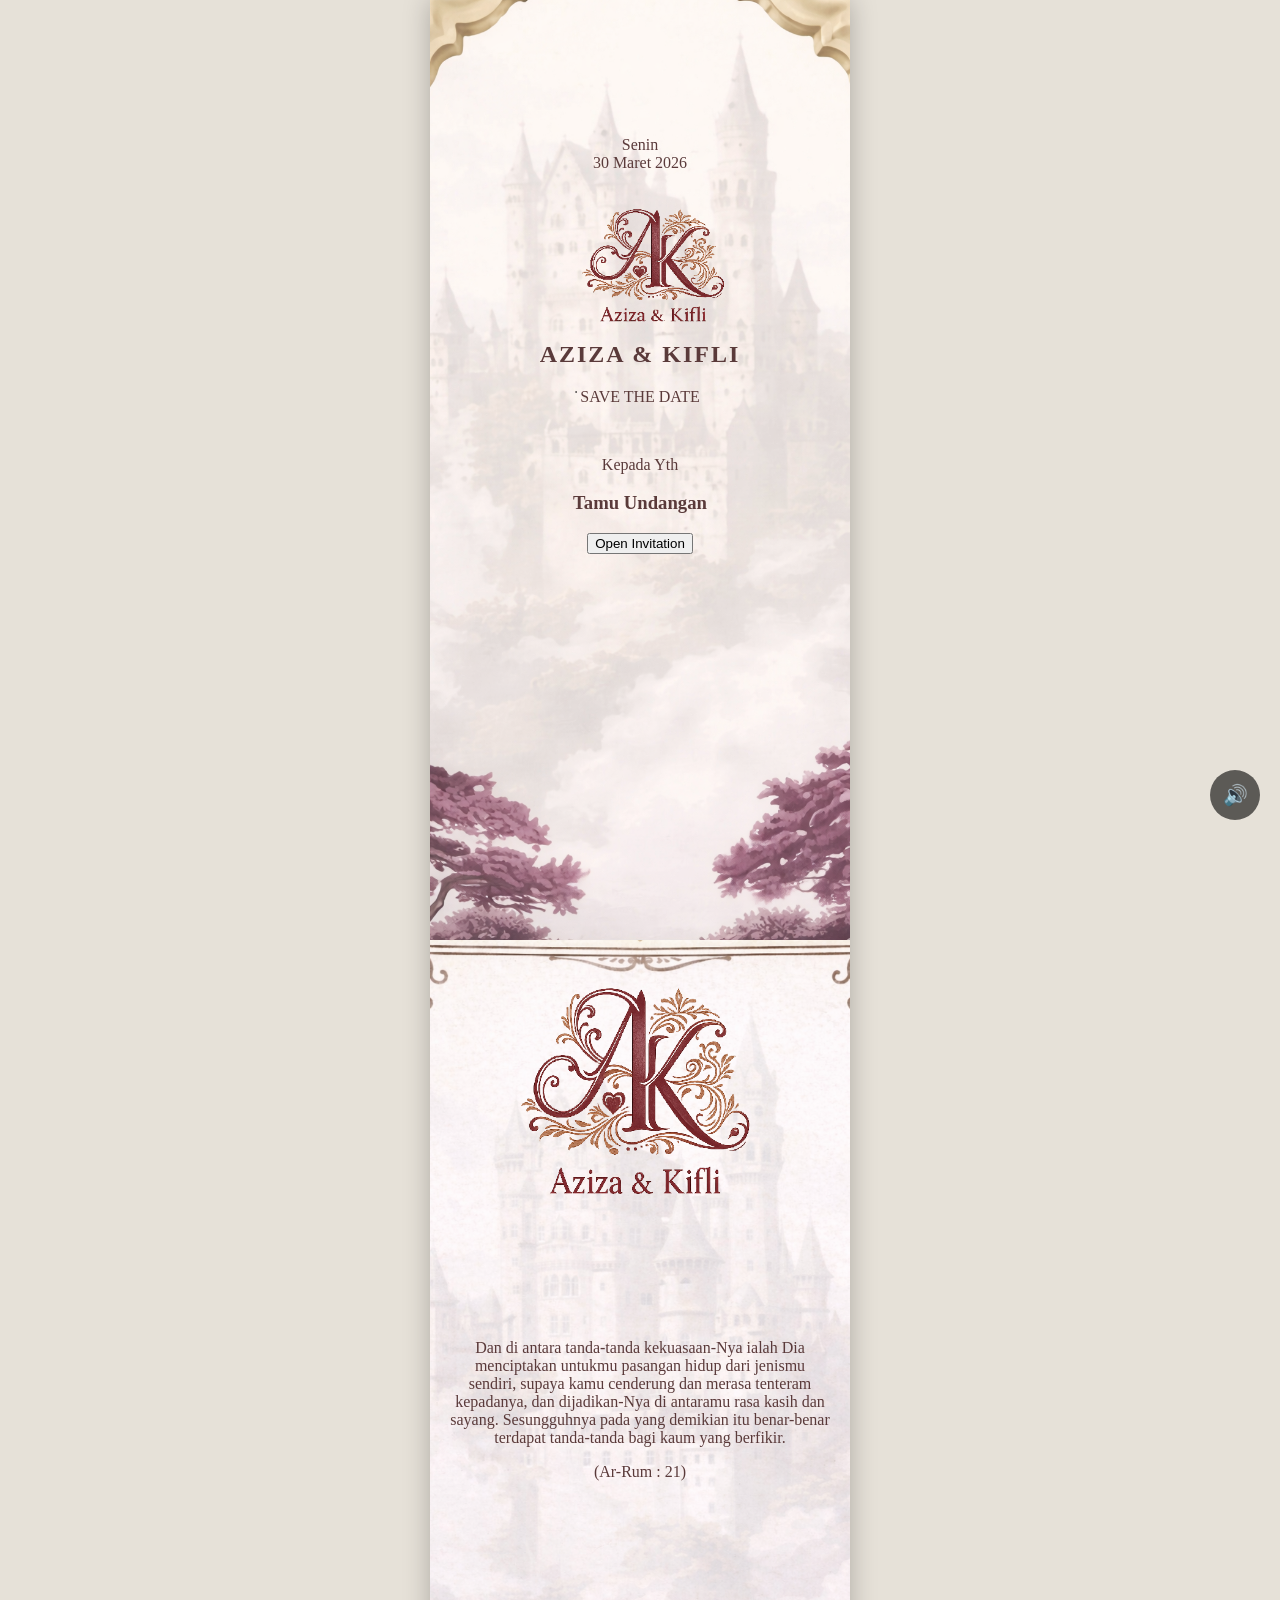
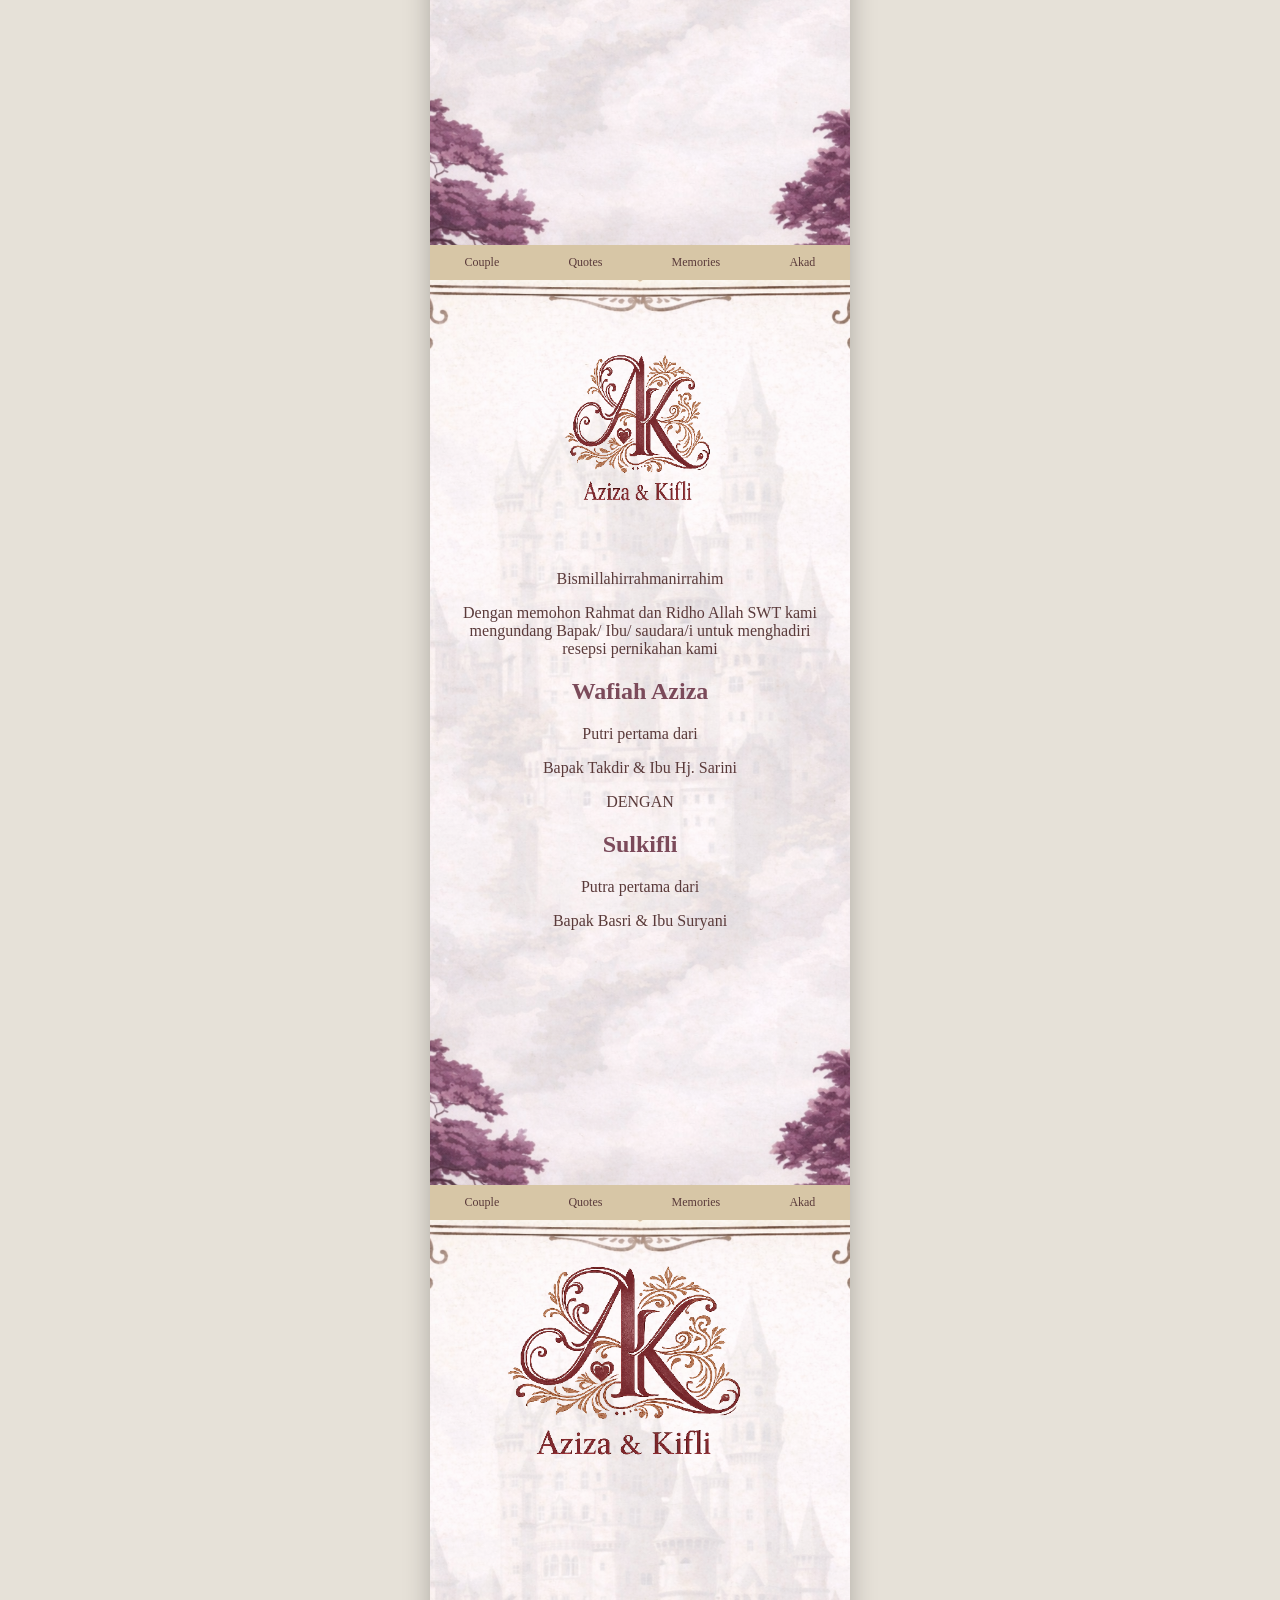
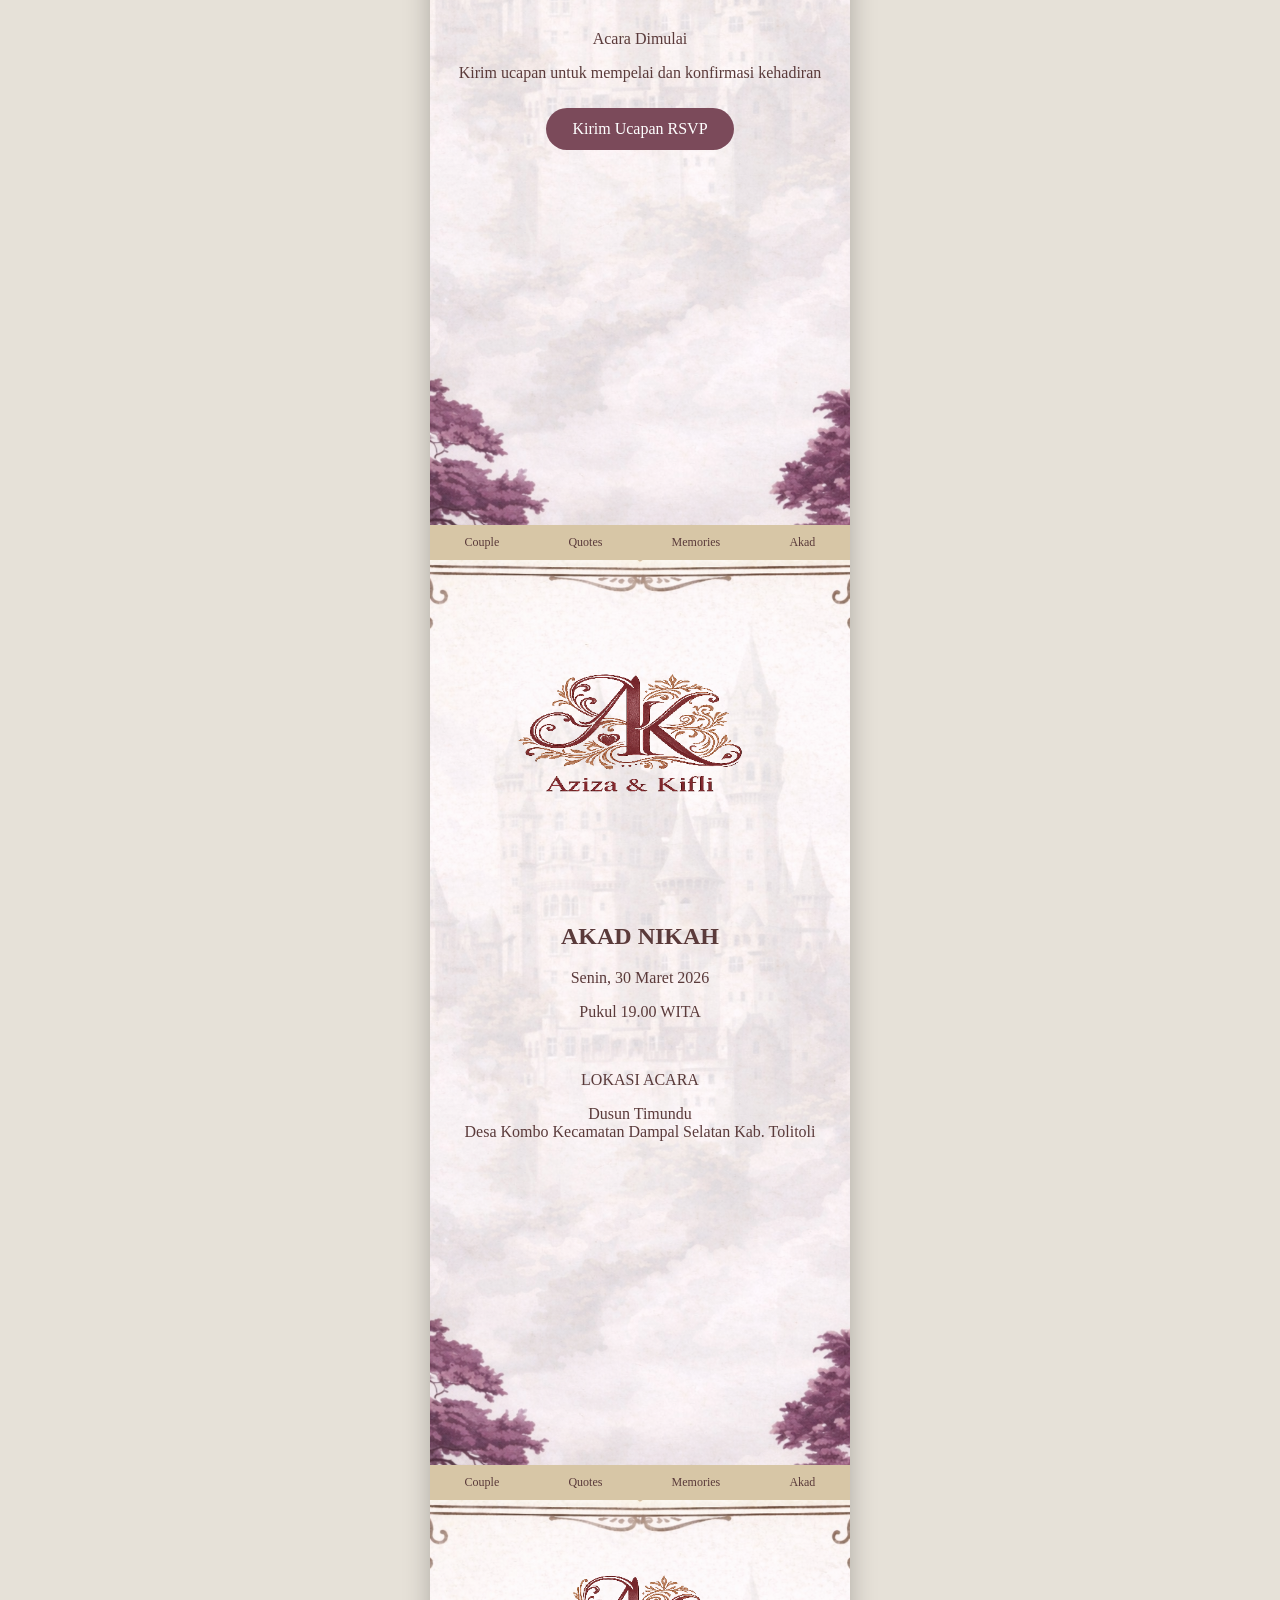
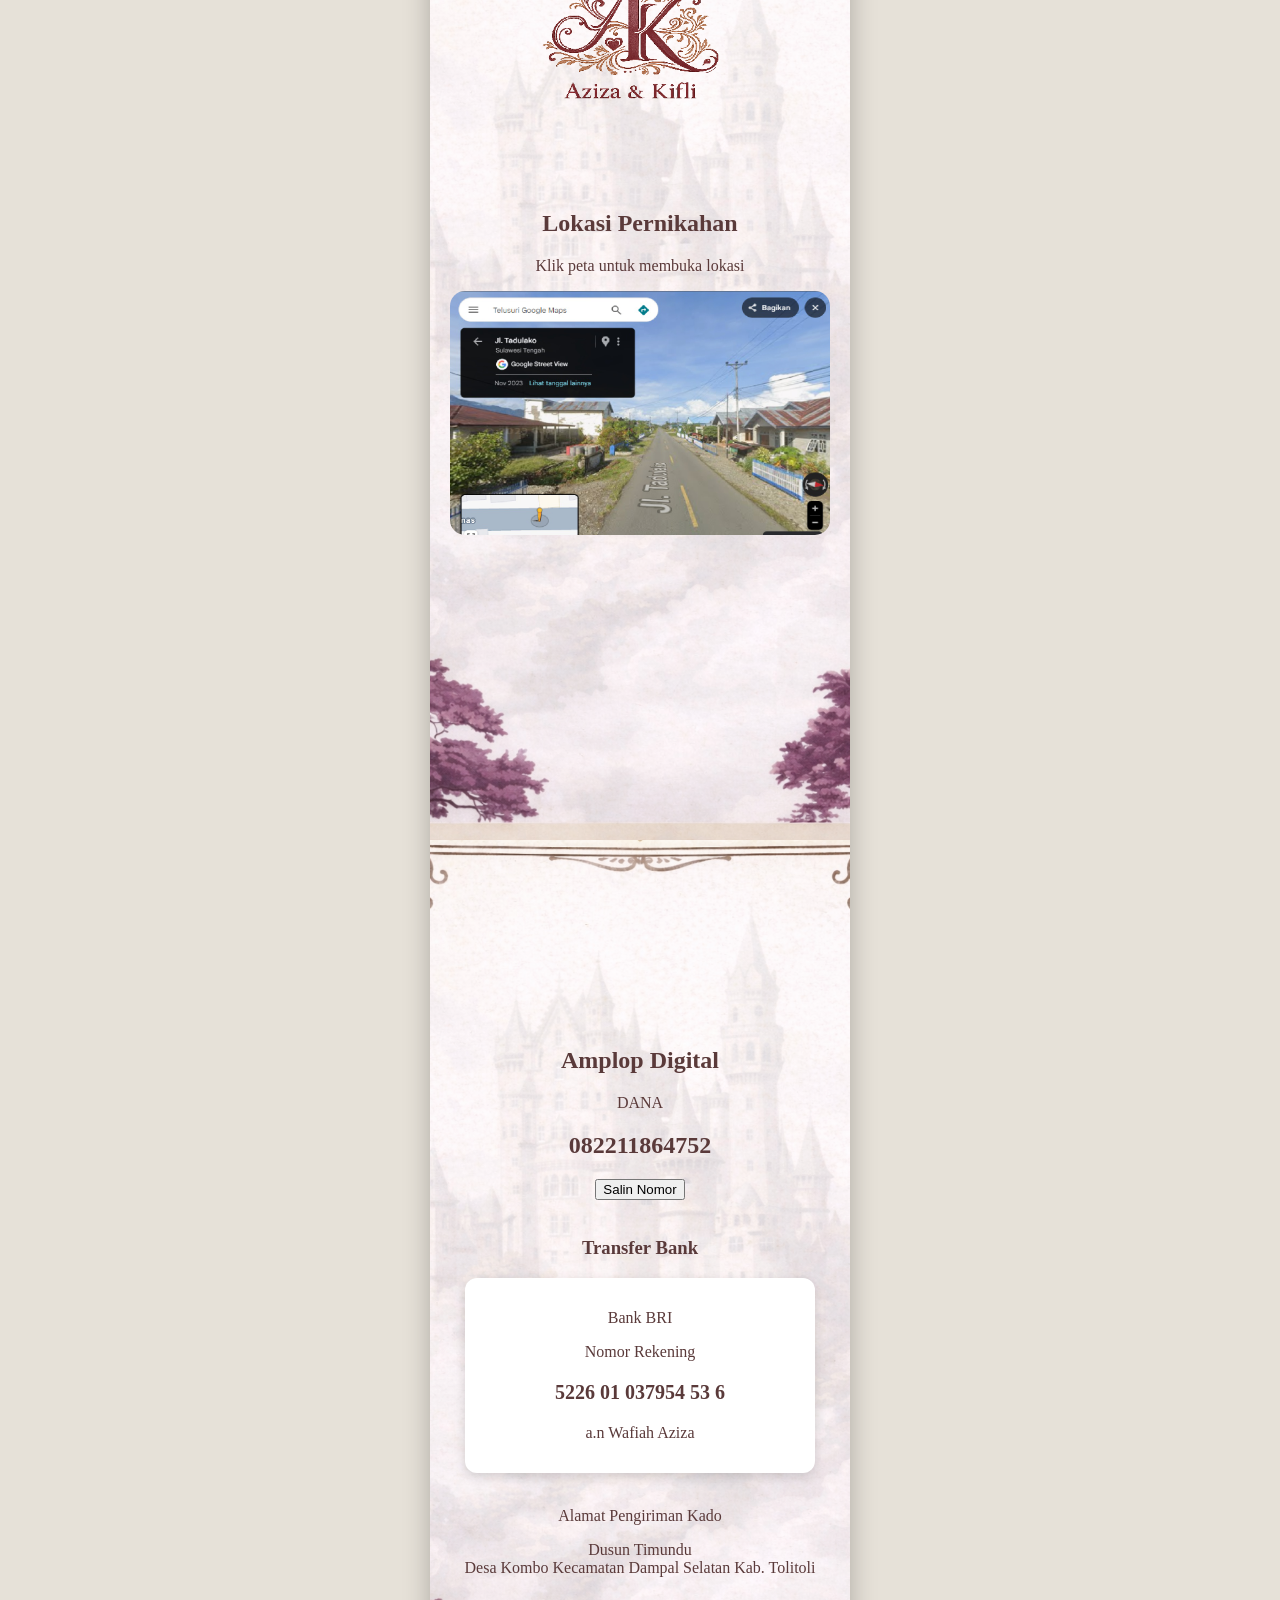
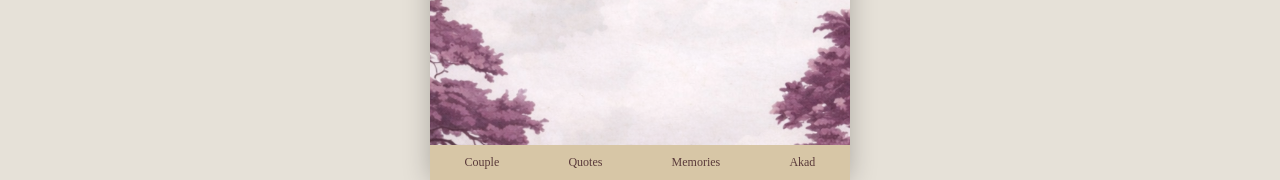
==== index.html @ 70bdefd8 "Update index.html" ====
<!DOCTYPE html>
<html lang="id">

<head>

<meta charset="UTF-8">
<meta name="viewport" content="width=device-width, initial-scale=1.0">

<title>Undangan Aziza & Kifli</title>

<link rel="stylesheet" href="style.css">

</head>

<body>

<div class="wrapper">


<!-- ================= COVER ================= -->

<section class="page bg1">

<div class="coverContent">

<p class="date">
Senin<br>
30 Maret 2026
</p>

<h1 class="monogram">
.
</h1>

<h2 class="couple">
AZIZA & KIFLI
</h2>

<p class="save">
SAVE THE DATE
</p>

<br>

<p>Kepada Yth</p>
<h3 id="nama-tamu">Tamu Undangan</h3>

<button id="btn">
Open Invitation
</button>

</div>

</section>



<!-- ================= QUOTES ================= -->

<section class="page bg2">

<div class="content">

<p class="quote">

Dan di antara tanda-tanda kekuasaan-Nya ialah Dia menciptakan
untukmu pasangan hidup dari jenismu sendiri,
supaya kamu cenderung dan merasa tenteram kepadanya,
dan dijadikan-Nya di antaramu rasa kasih dan sayang.

Sesungguhnya pada yang demikian itu benar-benar terdapat
tanda-tanda bagi kaum yang berfikir.

</p>

<p class="ayat">(Ar-Rum : 21)</p>

</div>

<div class="nav">
<div>Couple</div>
<div>Quotes</div>
<div>Memories</div>
<div>Akad</div>
</div>

</section>



<!-- ================= COUPLE ================= -->

<section class="page bg3">

<div class="content">

<p class="bismillah">
Bismillahirrahmanirrahim
</p>

<p class="intro">

Dengan memohon Rahmat dan Ridho Allah SWT
kami mengundang Bapak/ Ibu/ saudara/i 
untuk menghadiri resepsi pernikahan kami

</p>


<h2 class="gold">
Wafiah Aziza
</h2>

<p>Putri pertama dari</p>

<p>Bapak Takdir & Ibu Hj. Sarini</p>


<p class="dengan">
DENGAN
</p>


<h2 class="gold">
Sulkifli
</h2>

<p>Putra pertama dari</p>

<p>Bapak Basri & Ibu Suryani</p>


</div>

<div class="nav">
<div>Couple</div>
<div>Quotes</div>
<div>Memories</div>
<div>Akad</div>
</div>

</section>



<!-- ================= COUNTDOWN ================= -->

<section class="page bg4">

<div class="content">

<div class="countdown">

<div class="box">
<span id="days">0</span>
<p>Hari</p>
</div>

<div class="box">
<span id="hours">0</span>
<p>Jam</p>
</div>

<div class="box">
<span id="minutes">0</span>
<p>Menit</p>
</div>

<div class="box">
<span id="seconds">0</span>
<p>Detik</p>
</div>

</div>

<p class="info">

Kirim ucapan untuk mempelai
dan konfirmasi kehadiran

</p>

<a class="btn"
href="https://wa.me/6282211864752">

Kirim Ucapan RSVP

</a>

</div>

<div class="nav">
<div>Couple</div>
<div>Quotes</div>
<div>Memories</div>
<div>Akad</div>
</div>

</section>



<!-- ================= AKAD ================= -->

<section class="page bg5">

<div class="content">

<h1 class="title">
AKAD NIKAH
</h1>

<p class="dateBig">
Senin, 30 Maret 2026
</p>

<p>
Pukul 19.00 WITA
</p>

<br>

<p class="locTitle">
LOKASI ACARA
</p>

<p>
Dusun Timundu<br>
Desa Kombo Kecamatan Dampal Selatan Kab. Tolitoli
</p>

</div>

<div class="nav">
<div>Couple</div>
<div>Quotes</div>
<div>Memories</div>
<div>Akad</div>
</div>

</section>



<!-- ================= MAPS ================= -->

<section class="page bg6">

<div class="music-section">
  <h2>Lokasi Pernikahan</h2>
  <p>Klik peta untuk membuka lokasi</p>

  <a href="https://maps.app.goo.gl/UV35SypH6UJKqjrE8" target="_blank">
    <img src="assets/maps-preview.jpg" alt="Lokasi Maps" class="maps-image">
  </a>
</div>
</section>
  
<!-- ================= GIFT ================= -->

<section class="page bg7">

<div class="content">

<h1>Amplop Digital</h1>

<p>DANA</p>

<h2>082211864752</h2>

<button onclick="copyDana()">
Salin Nomor
</button>

<br><br>

<div class="rekening">

<h3>Transfer Bank</h3>

<div class="card">

<p>Bank BRI</p>

<p>Nomor Rekening</p>

<p class="rekeningNumber">
5226 01 037954 53 6
</p>

<p>a.n Wafiah Aziza</p>

</div>

</div>

<br>

<p>
Alamat Pengiriman Kado
</p>

<p>
Dusun Timundu<br>
Desa Kombo Kecamatan Dampal Selatan Kab. Tolitoli
</p>

</div>

<div class="nav">
<div>Couple</div>
<div>Quotes</div>
<div>Memories</div>
<div>Akad</div>
</div>

</section>


</div>
  
<audio id="bg-music" loop>
  <source src="assets/music.mp3" type="audio/mpeg">
</audio>

<button id="music-btn">🔊</button>

<script src="script.js"></script>
<script>
  const urlParams = new URLSearchParams(window.location.search);
let nama = urlParams.get("to");

if (nama) {

  nama = decodeURIComponent(nama).trim();
  let sapaan = "Bapak/Ibu";

  const namaLower = nama.toLowerCase();

  if (namaLower.startsWith("bapak ")) {
    sapaan = "Bapak";
    nama = nama.replace(/bapak\s+/i, "");
  } else if (namaLower.startsWith("ibu ")) {
    sapaan = "Ibu";
    nama = nama.replace(/ibu\s+/i, "");
  }

  document.getElementById("nama-tamu").innerText =
    "Kepada " + sapaan + " " + nama;
}
</script>
  
</body>
</html>
---- style.css ----
body{
margin:0;
background:#e6e1d8;
display:flex;
justify-content:center;
font-family:serif;
color:#5a3a3a;
}

.wrapper{
width:100%;
max-width:420px;
background:white;
box-shadow:0 0 25px rgba(0,0,0,0.25);
}

.page{
height:100vh;
background-size:cover;
background-position:center;
position:relative;
display:flex;
align-items:center;
justify-content:center;
text-align:center;
padding:20px;
}

.bg1{background-image:url("assets/bg1.png");}
.bg2{background-image:url("assets/bg2.png");}
.bg3{background-image:url("assets/bg3.png");}
.bg4{background-image:url("assets/bg4.png");}
.bg5{background-image:url("assets/bg5.png");}
.bg6{background-image:url("assets/bg6.png");}
.bg7{background-image:url("assets/bg7.png");}
.bg8{background-image:url("assets/bg8.png");}

.coverContent{
position:absolute;
top:120px;
width:100%;
}

.monogram{
font-size:60px;
color:#00000000;
font-weight:bold;
}

.couple{
letter-spacing:2px;
}

.gold{
color:#7b4a5a;
}

.countdown{
display:flex;
gap:10px;
justify-content:center;
}

.box{
background:white;
padding:10px;
border-radius:10px;
width:70px;
box-shadow:0 4px 10px rgba(0,0,0,0.15);
}

.box span{
font-size:22px;
font-weight:bold;
}

.btn{
display:inline-block;
margin-top:10px;
padding:12px 26px;
background:#7b4a5a;
color:white;
border-radius:25px;
text-decoration:none;
}

.nav{
position:absolute;
bottom:0;
width:100%;
background:#d7c6a6;
display:flex;
justify-content:space-around;
padding:10px 0;
font-size:12px;
}

.card{
background:white;
padding:15px;
border-radius:12px;
box-shadow:0 4px 12px rgba(0,0,0,0.15);
}

.rekeningNumber{
font-size:20px;
font-weight:bold;
}

.maps-image {
  width: 100%;
  max-width: 400px;   /* batas maksimal biar tidak kebesaran */
  height: auto;
  display: block;
  margin: 15px auto;  /* center */
  border-radius: 15px;
  transition: 0.3s;
  cursor: pointer;
}

.maps-image:hover {
  transform: scale(1.03);
  box-shadow: 0 10px 25px rgba(0,0,0,0.2);
}

.spotifyWrapper{
background:white;
padding:10px;
border-radius:16px;
box-shadow:0 5px 20px rgba(0,0,0,0.1);
}

#music-btn {
  position: fixed;
  bottom: 80px;
  right: 20px;
  z-index: 999;

  background: rgba(0,0,0,0.6);
  color: white;
  border: none;
  border-radius: 50%;
  width: 50px;
  height: 50px;
  font-size: 20px;
  cursor: pointer;
}
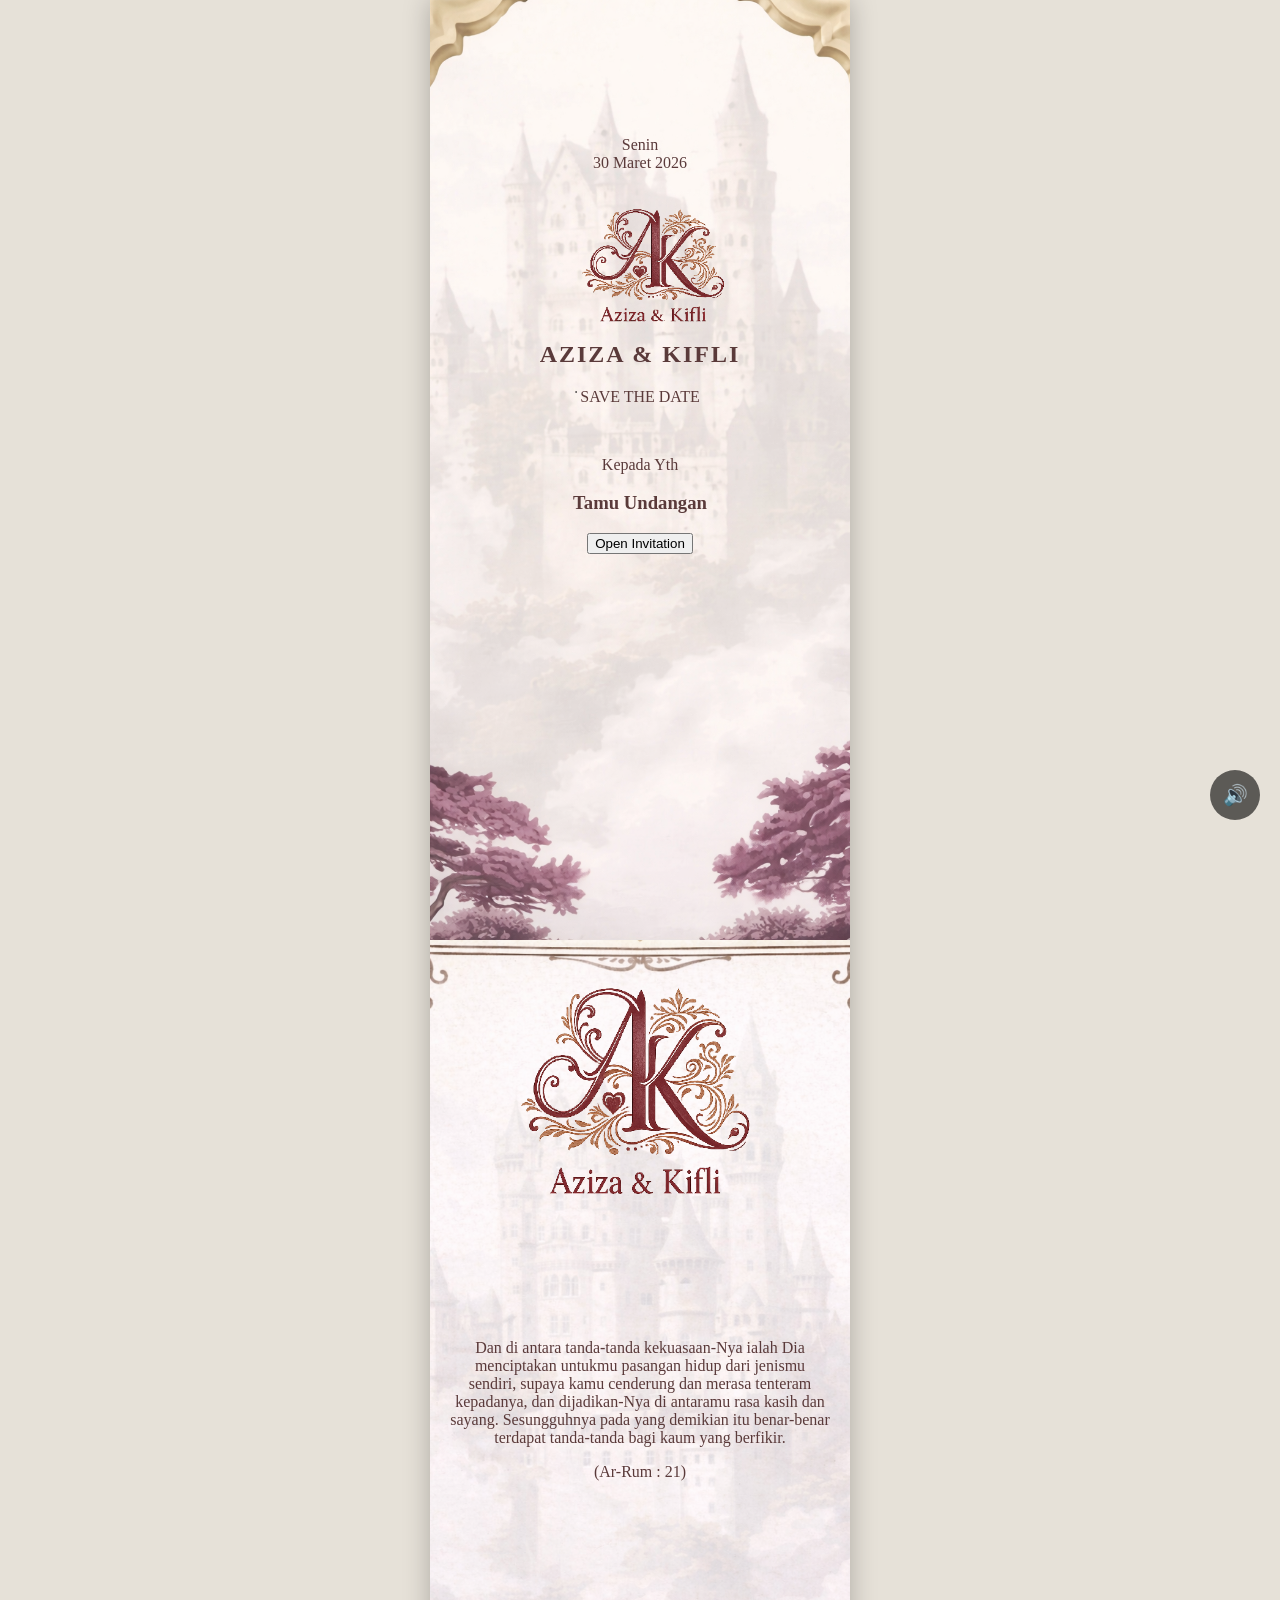
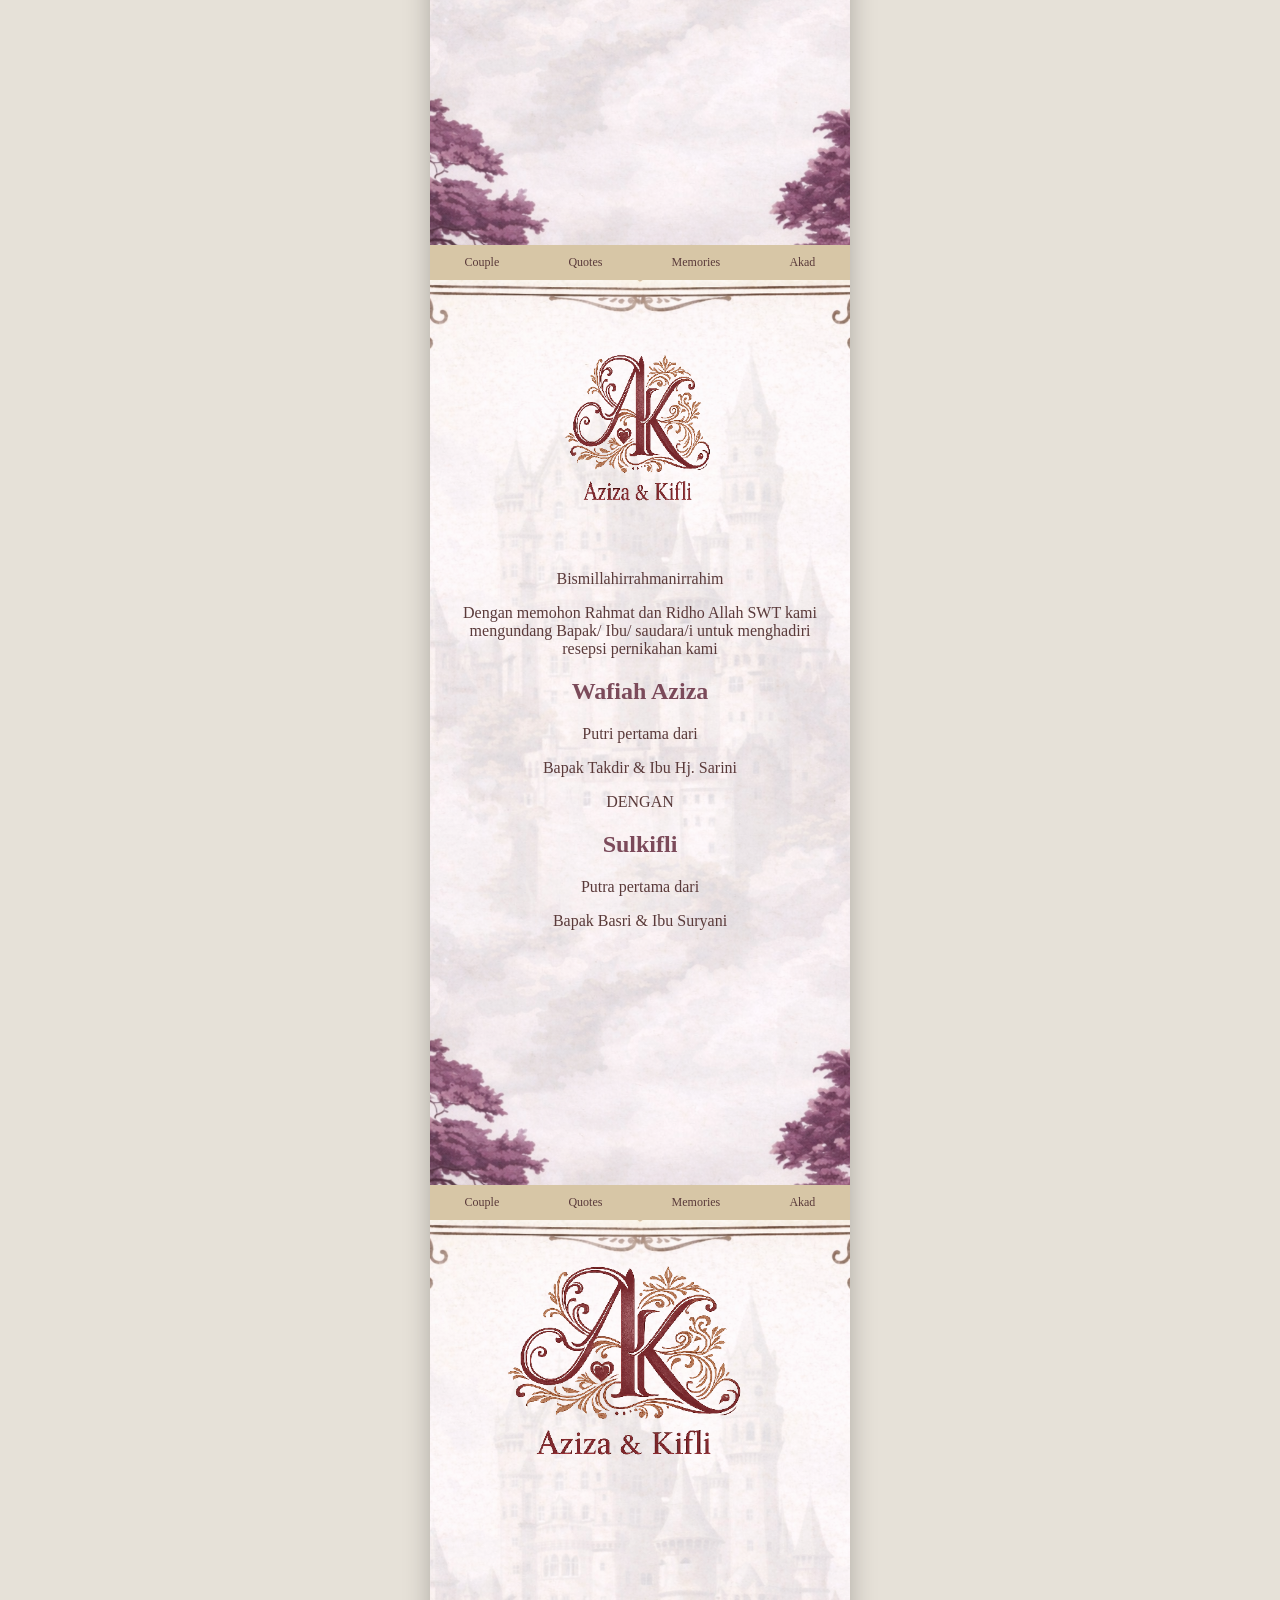
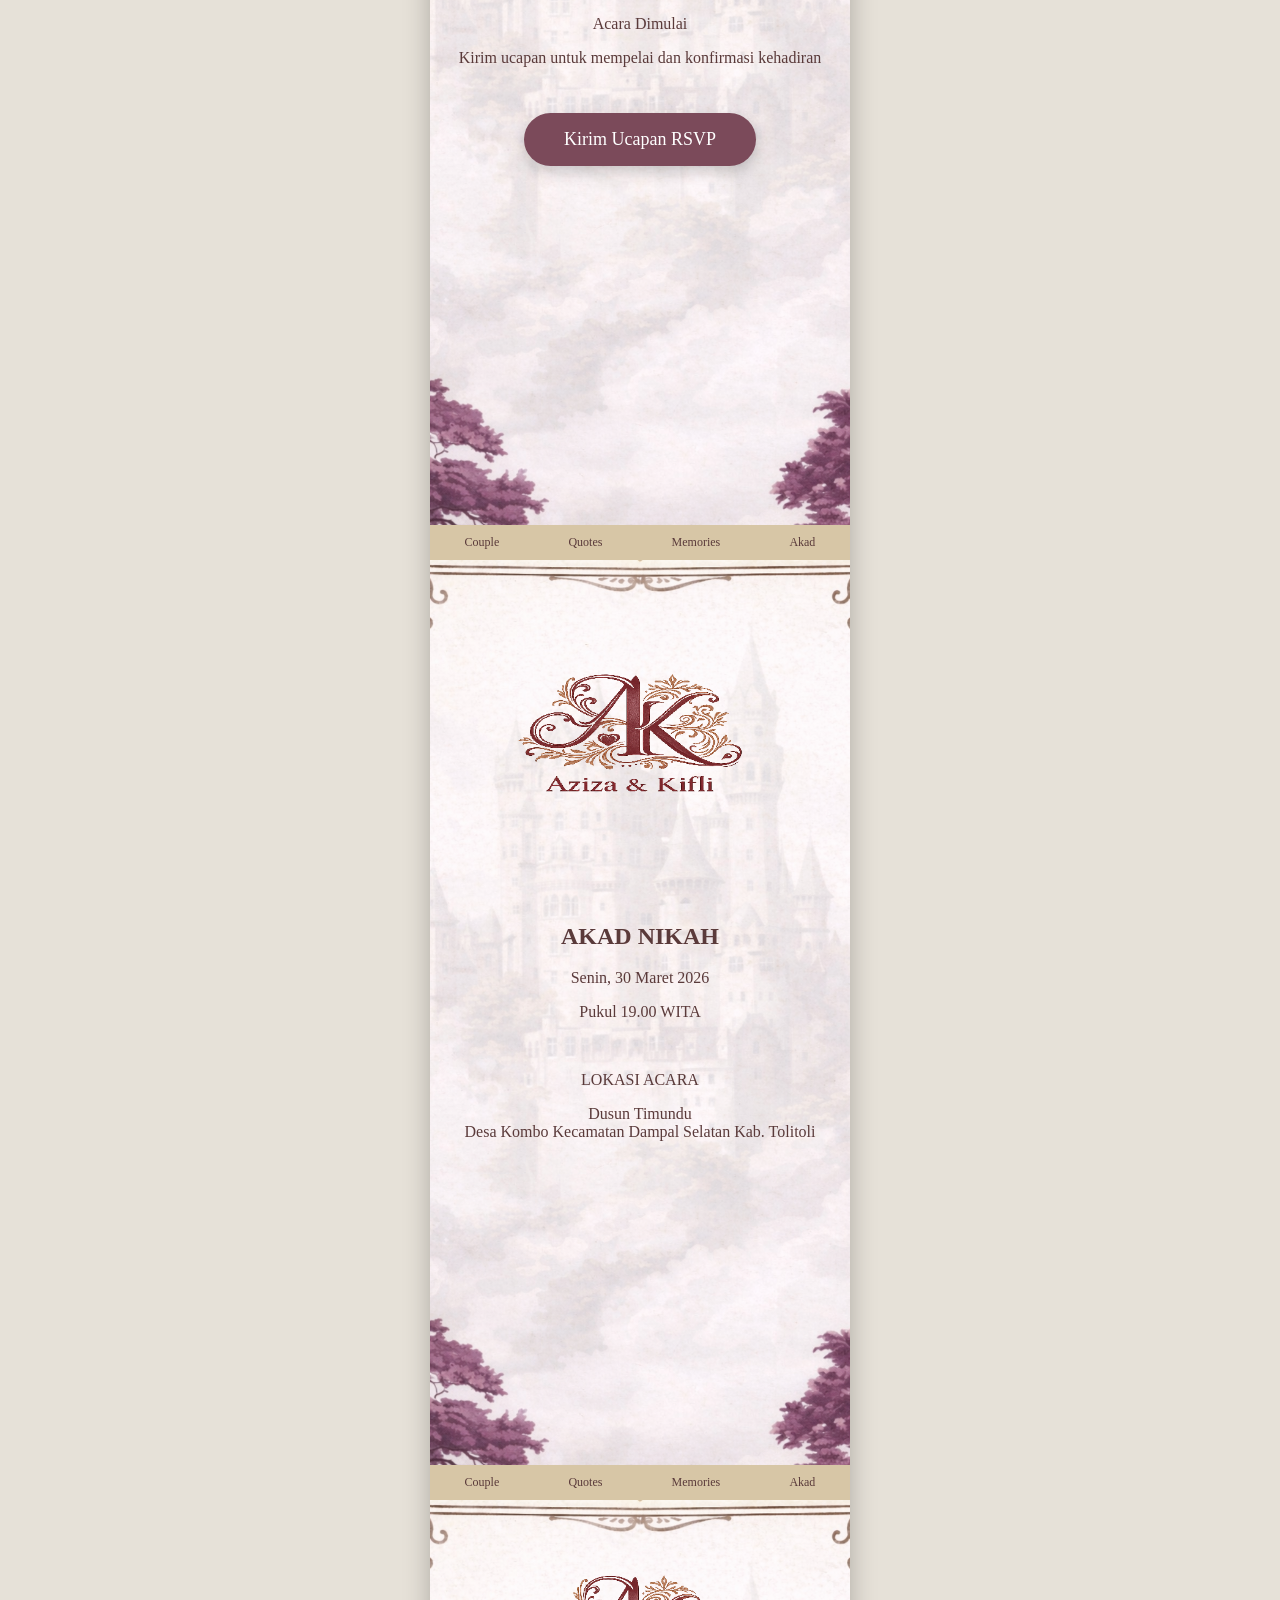
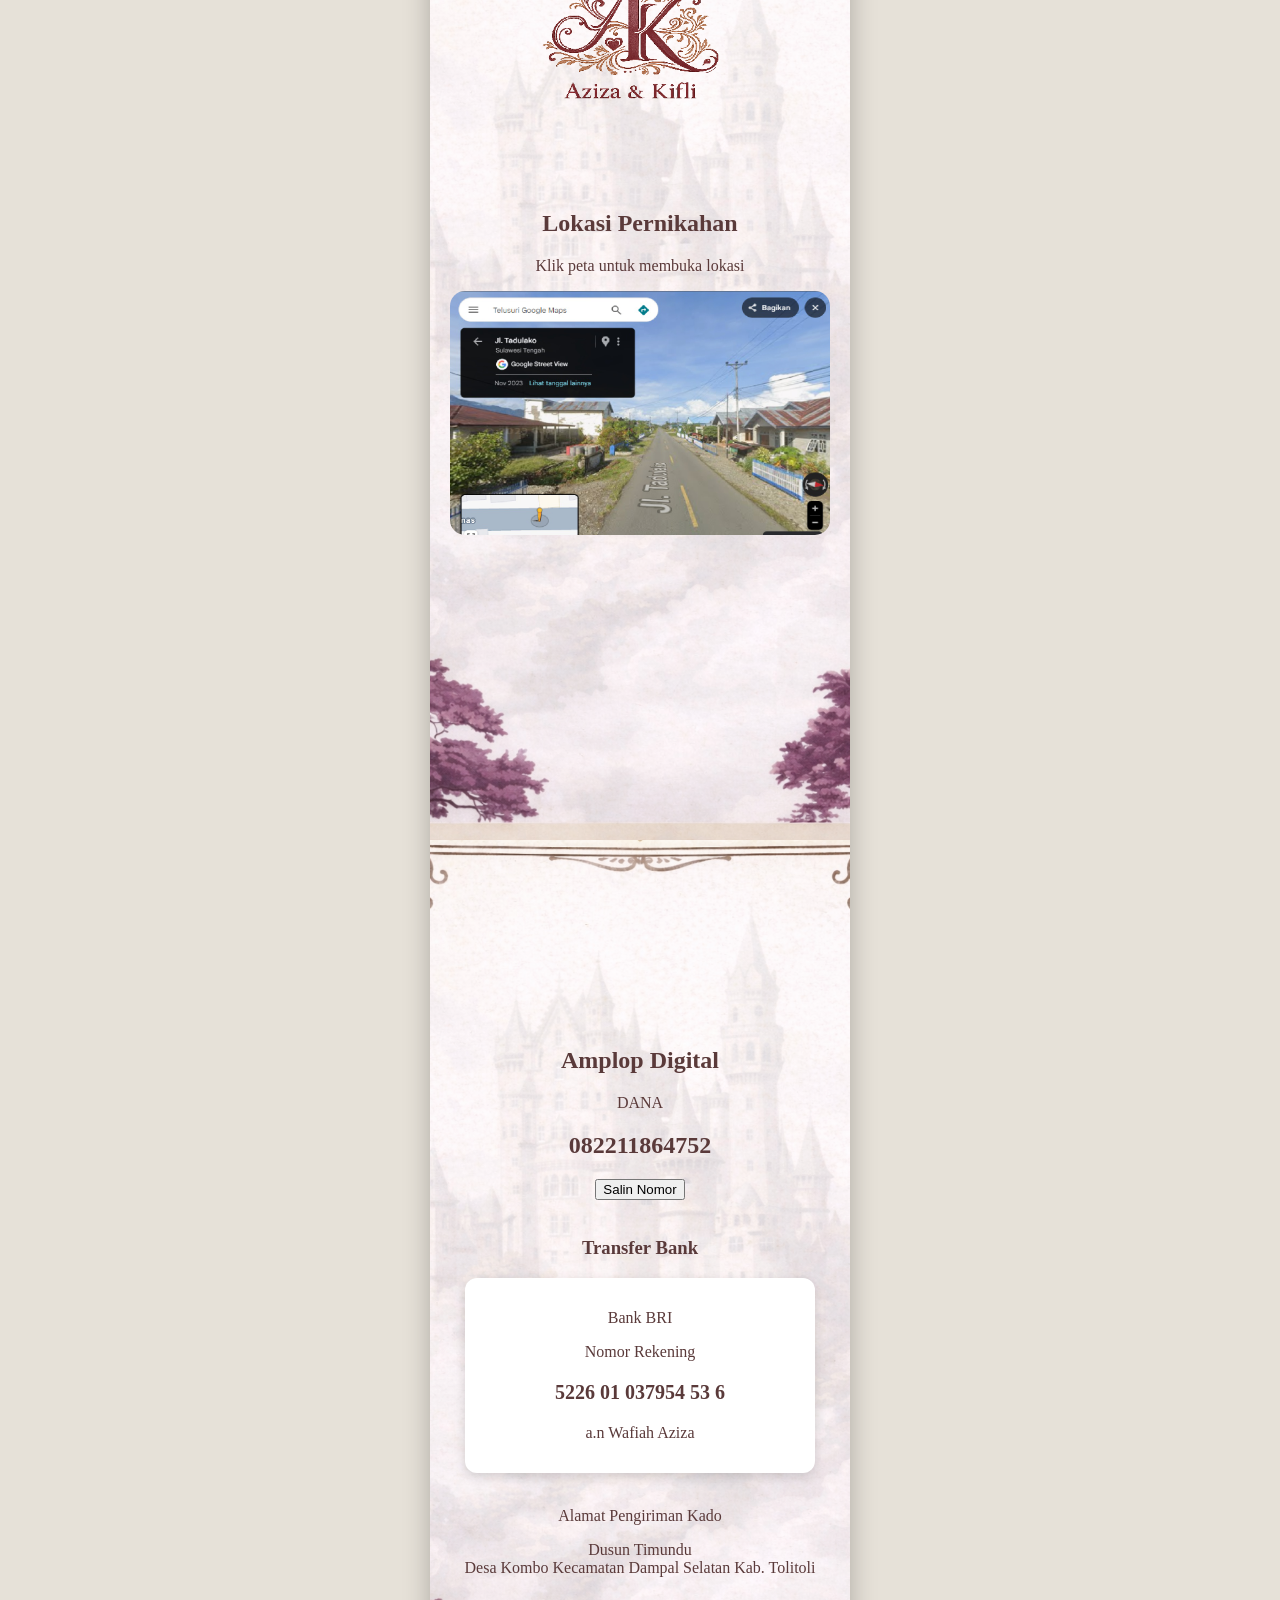
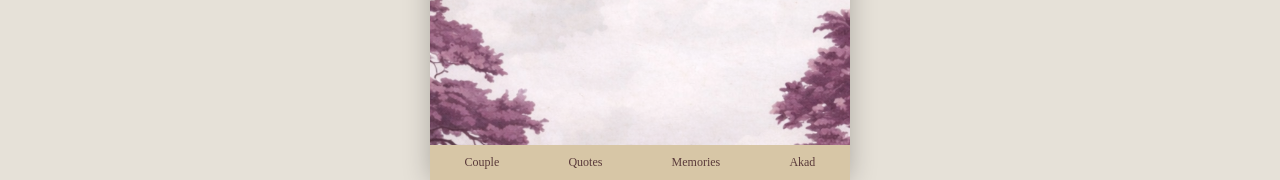
==== commit e312287f: "Update index.html" ====
--- a/index.html
+++ b/index.html
@@ -327,26 +327,37 @@
 
 <script src="script.js"></script>
 <script>
-  const urlParams = new URLSearchParams(window.location.search);
-let nama = urlParams.get("to");
+const urlParams = new URLSearchParams(window.location.search)
+let nama = urlParams.get("to")
 
 if (nama) {
 
-  nama = decodeURIComponent(nama).trim();
-  let sapaan = "Bapak/Ibu";
-
-  const namaLower = nama.toLowerCase();
-
+  nama = decodeURIComponent(nama).trim()
+
+  let sapaan = "Bapak/Ibu"
+  const namaLower = nama.toLowerCase()
+
+  // deteksi & hapus sapaan dari URL
   if (namaLower.startsWith("bapak ")) {
-    sapaan = "Bapak";
-    nama = nama.replace(/bapak\s+/i, "");
+    sapaan = "Bapak"
+    nama = nama.replace(/^bapak\s+/i, "")
   } else if (namaLower.startsWith("ibu ")) {
-    sapaan = "Ibu";
-    nama = nama.replace(/ibu\s+/i, "");
+    sapaan = "Ibu"
+    nama = nama.replace(/^ibu\s+/i, "")
   }
 
+  // rapikan koma & spasi
+  nama = nama.replace(/,/g, ", ")
+  nama = nama.replace(/\s+/g, " ").trim()
+
+  // kapitalisasi tiap kata
+  nama = nama.split(" ").map(kata => {
+    return kata.charAt(0).toUpperCase() + kata.slice(1)
+  }).join(" ")
+
+  // tampilkan ke HTML
   document.getElementById("nama-tamu").innerText =
-    "Kepada " + sapaan + " " + nama;
+    sapaan + " " + nama
 }
 </script>
   
--- a/style.css
+++ b/style.css
@@ -75,13 +75,17 @@
 }
 
 .btn{
-display:inline-block;
-margin-top:10px;
-padding:12px 26px;
-background:#7b4a5a;
-color:white;
-border-radius:25px;
-text-decoration:none;
+  display:inline-block;
+  margin-top:30px;            /* 🔽 lebih turun */
+  padding:16px 40px;          /* 🔥 lebih besar */
+  background:#7b4a5a;
+  color:white;
+  border-radius:30px;         /* lebih smooth */
+  text-decoration:none;
+  font-size:18px;             /* teks lebih jelas */
+  font-weight:500;
+  box-shadow:0 6px 15px rgba(0,0,0,0.2); /* efek mengangkat */
+  transition:0.3s;
 }
 
 .nav{
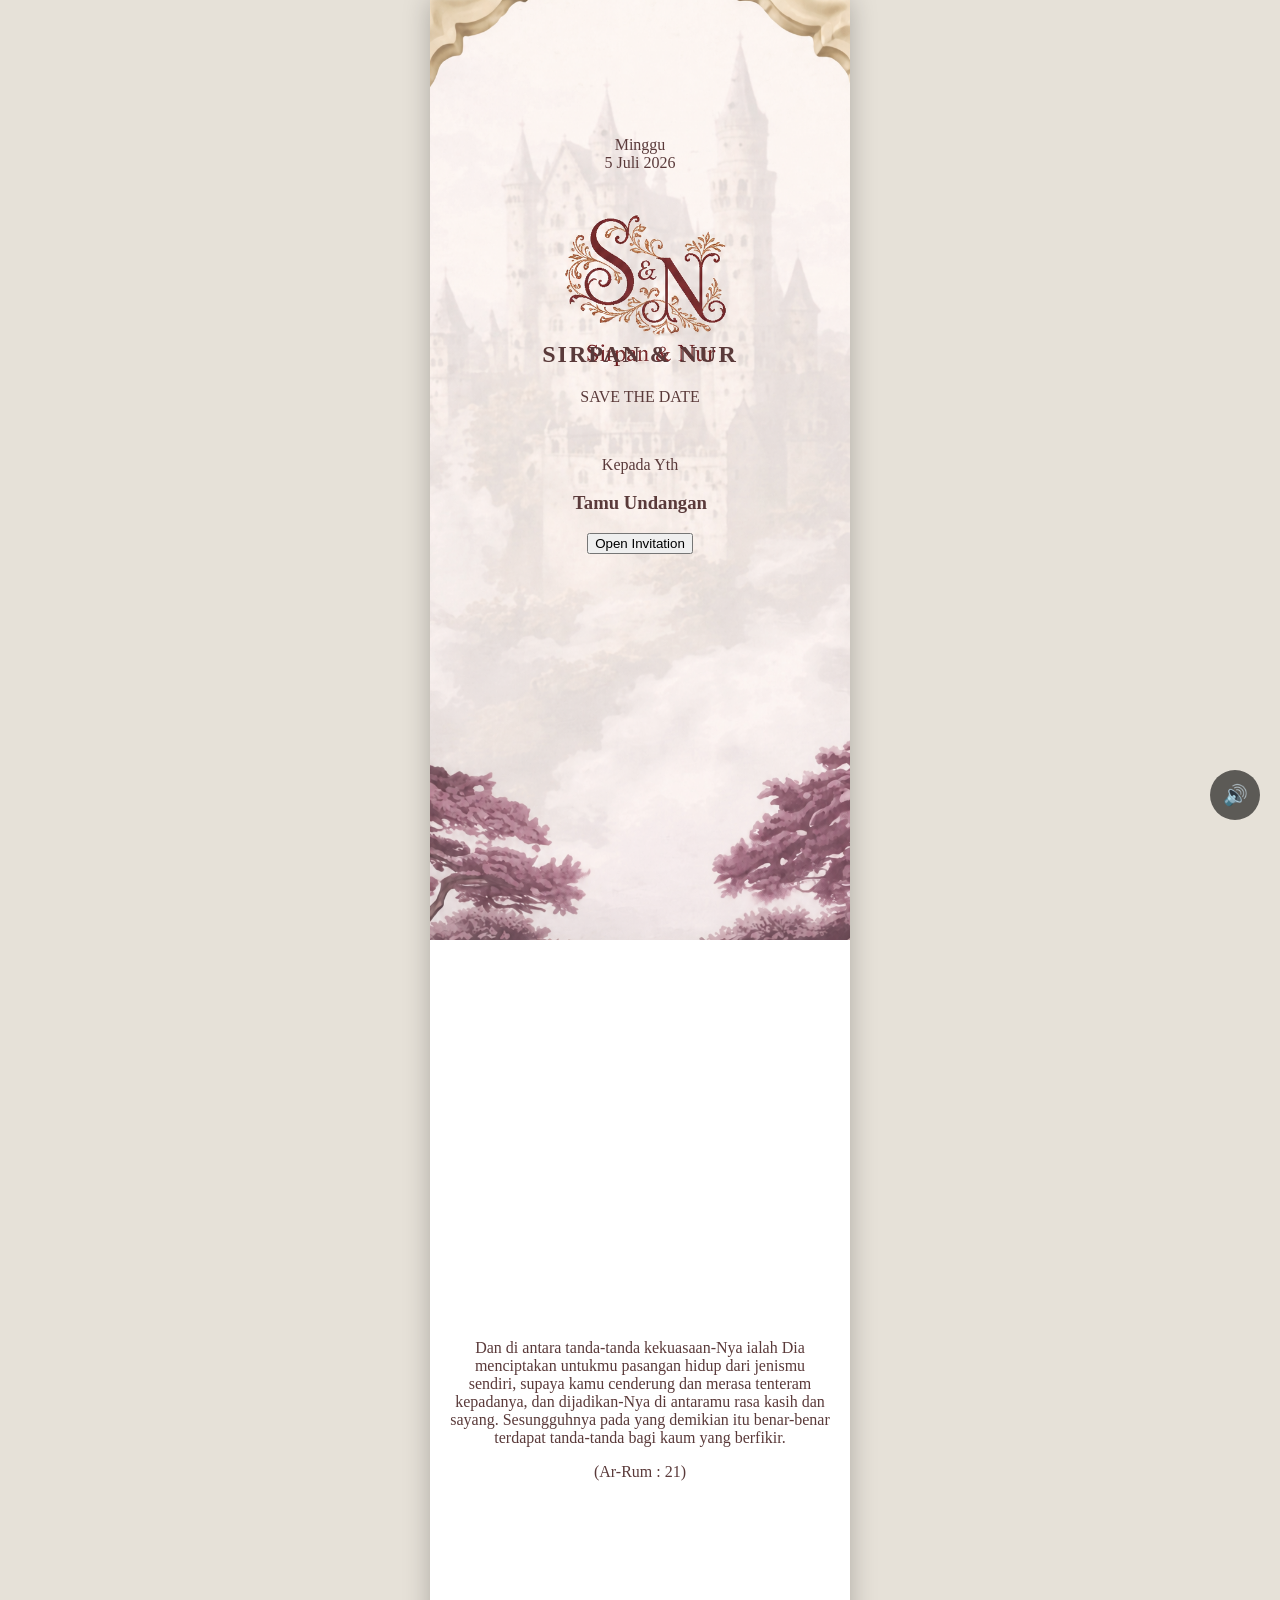
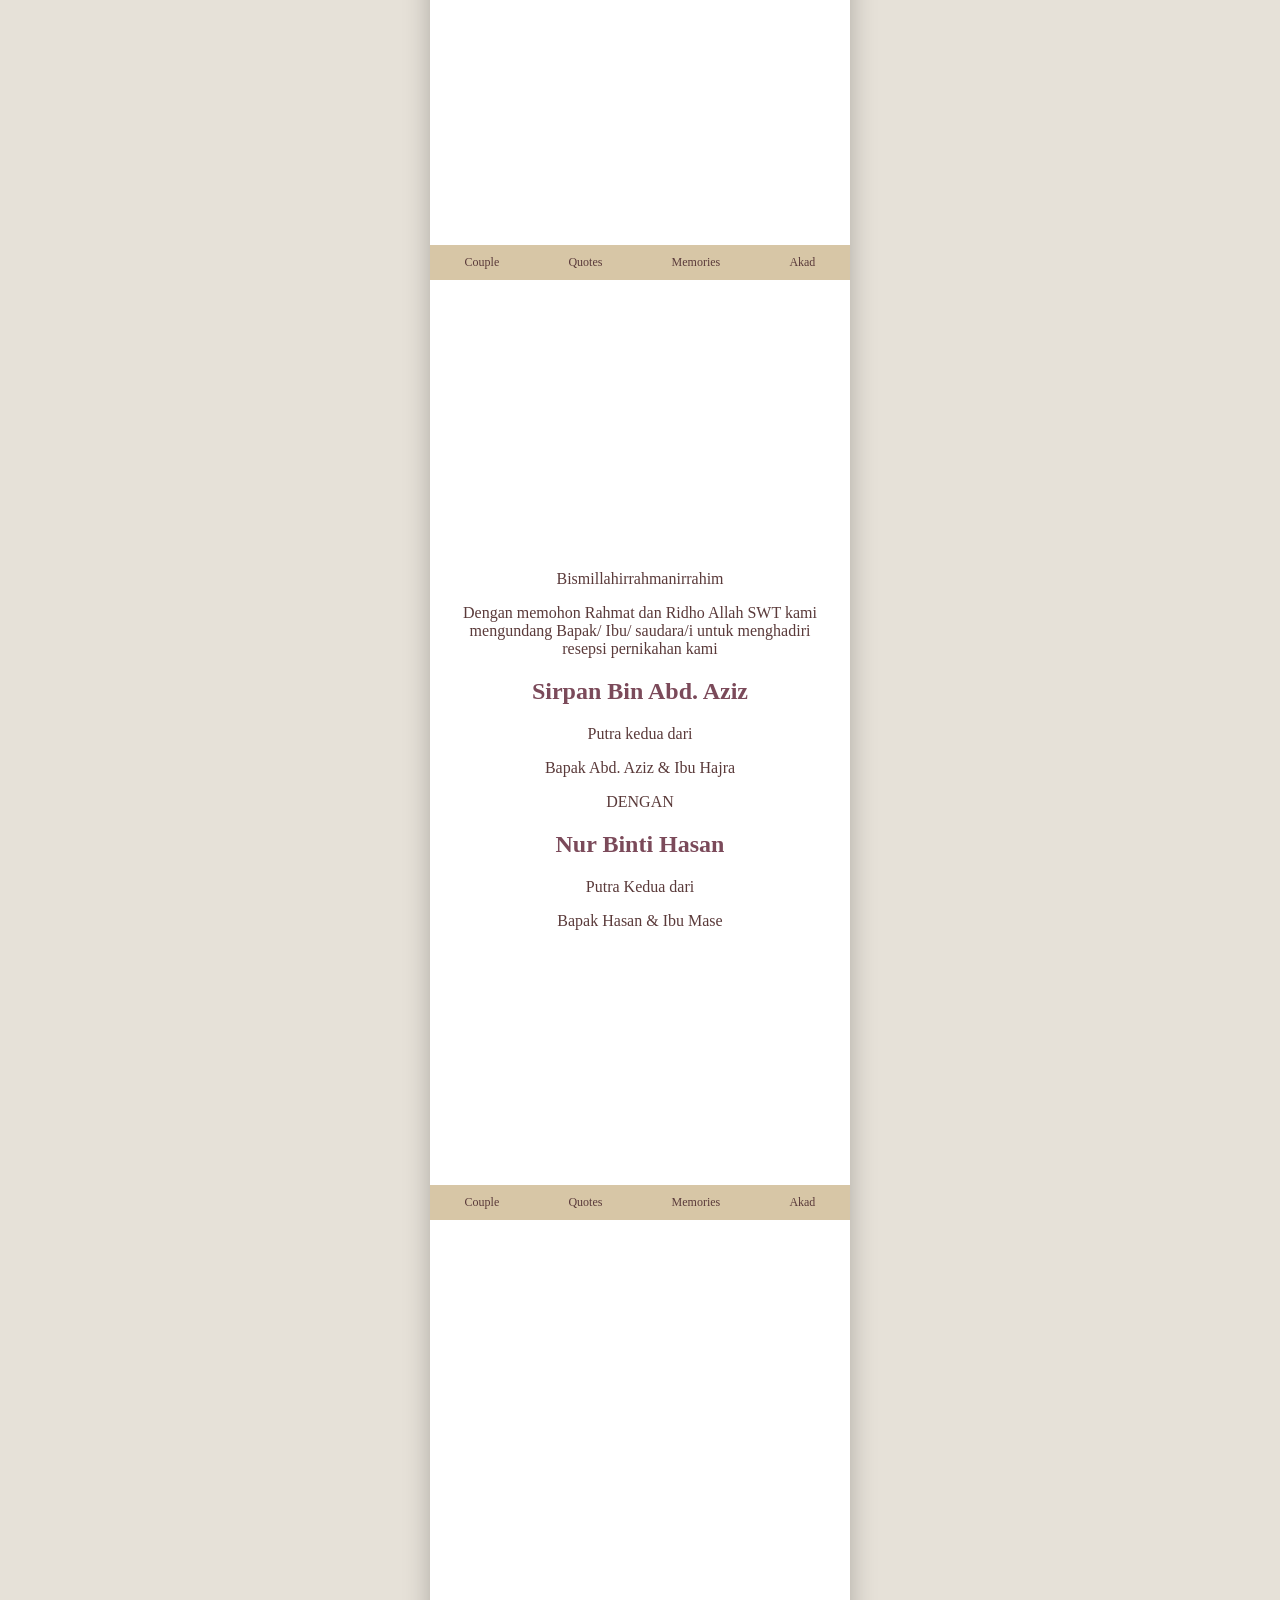
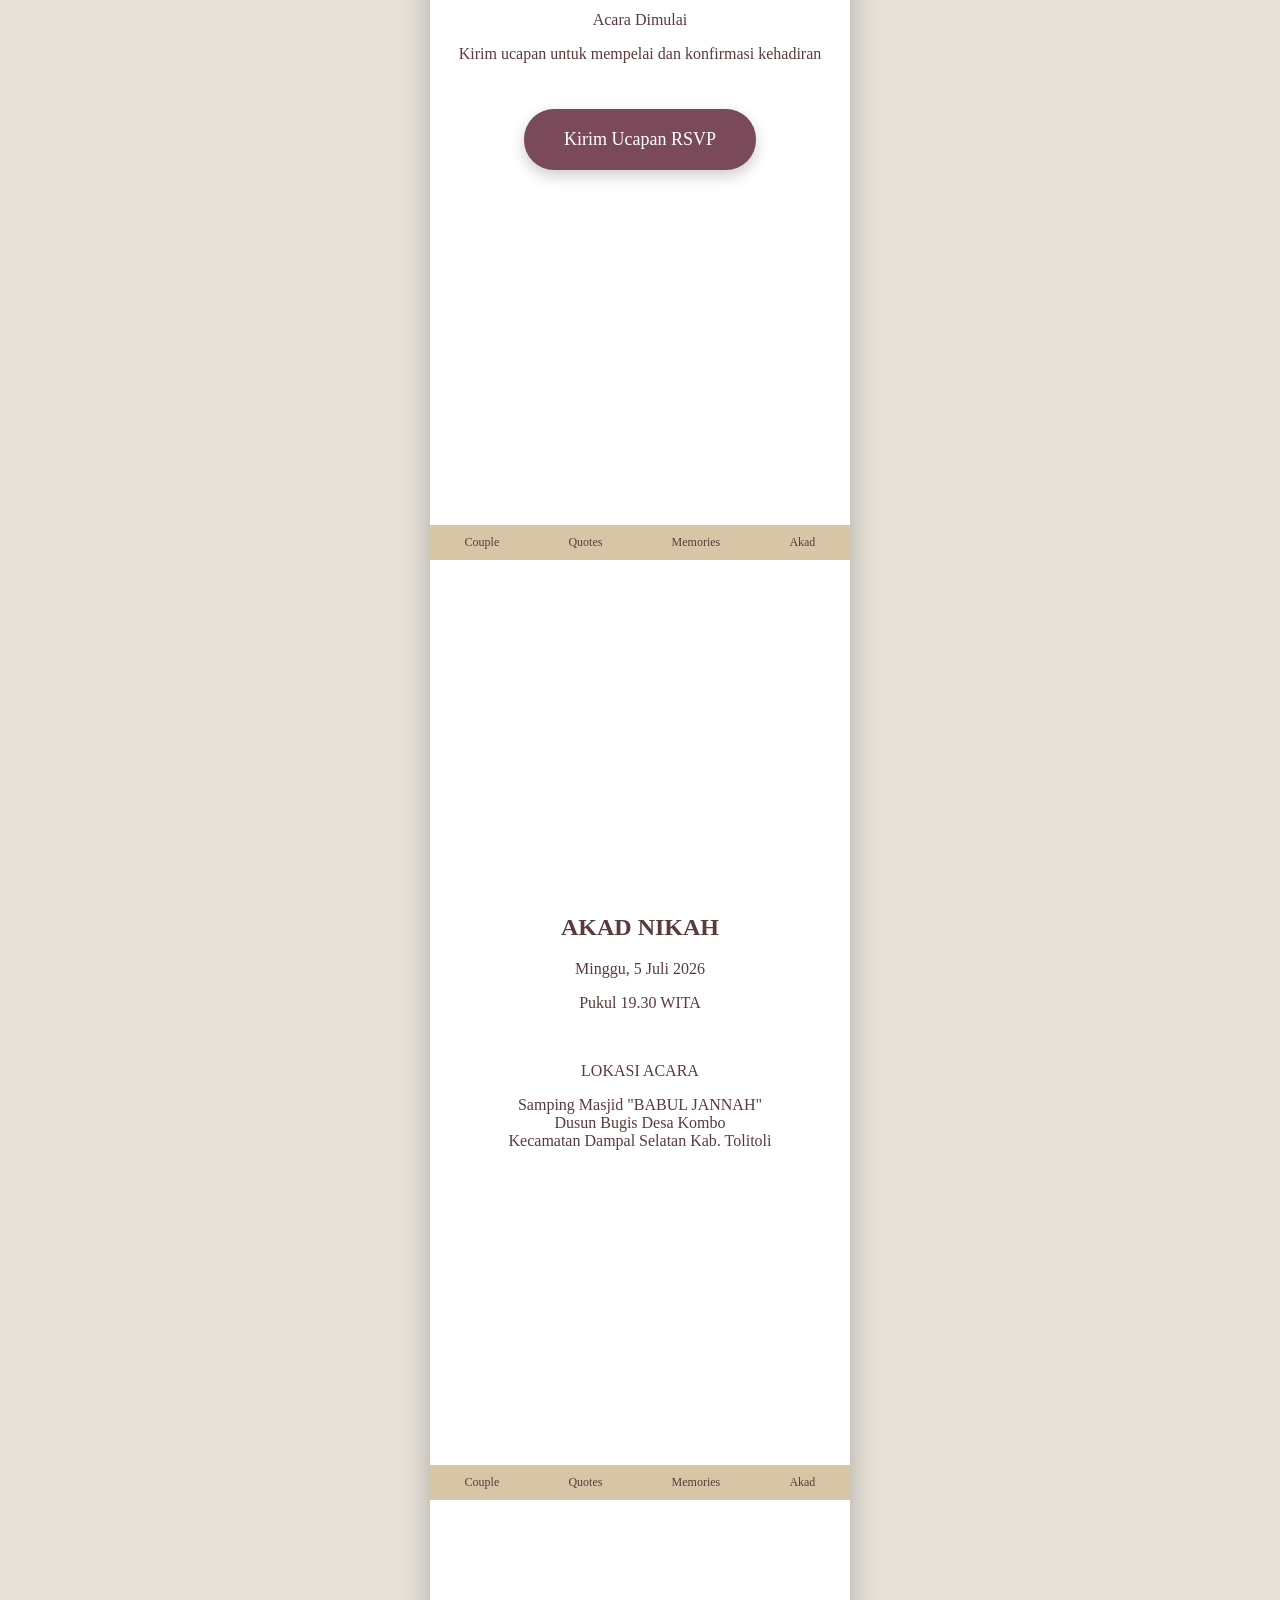
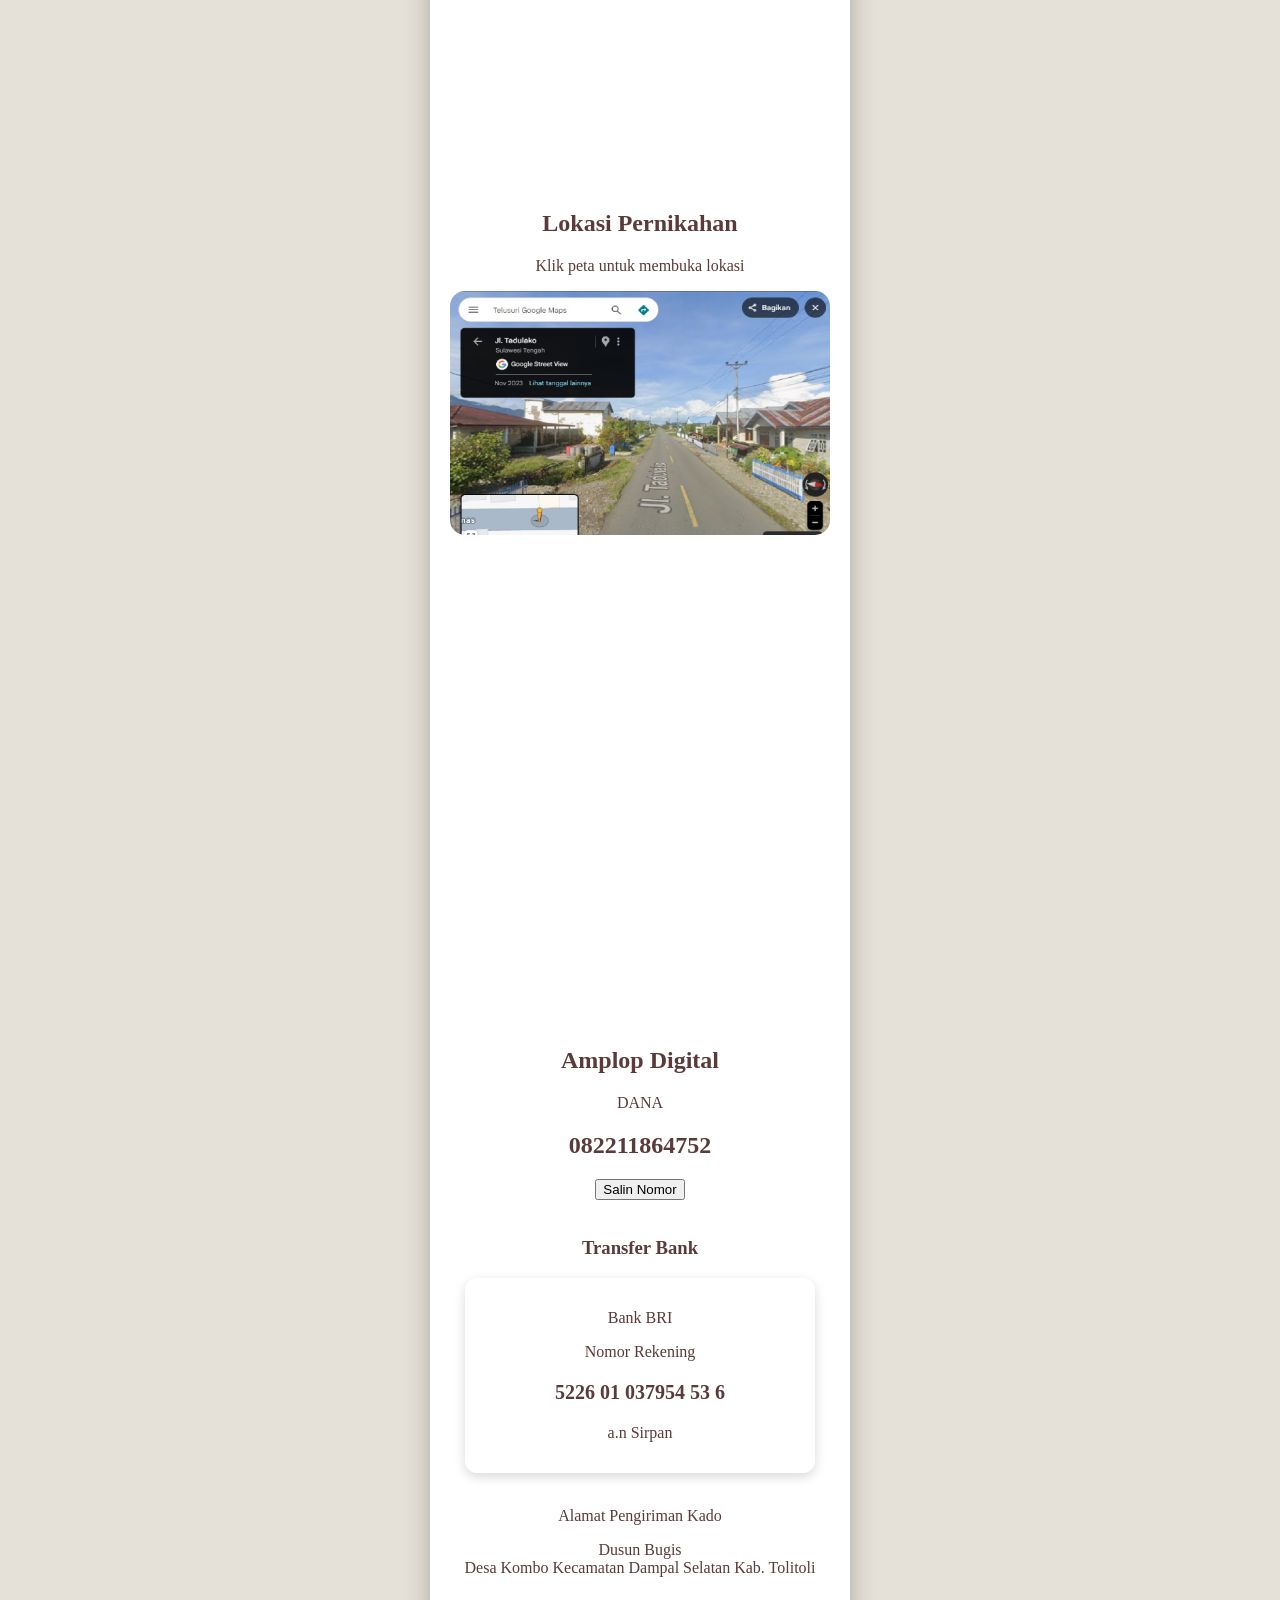
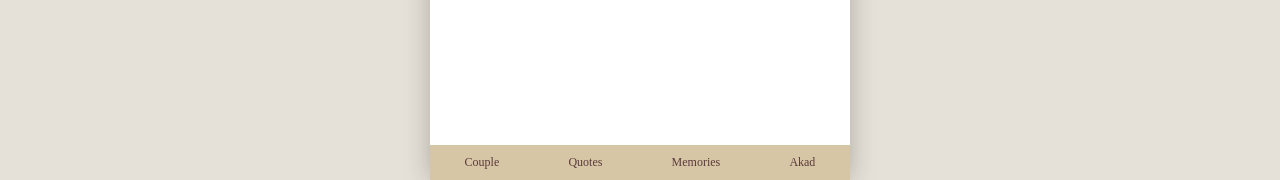
==== commit d62d95f4: "Update index.html" ====
--- a/index.html
+++ b/index.html
@@ -6,7 +6,7 @@
 <meta charset="UTF-8">
 <meta name="viewport" content="width=device-width, initial-scale=1.0">
 
-<title>Undangan Aziza & Kifli</title>
+<title>Undangan Sirpan & Nur</title>
 
 <link rel="stylesheet" href="style.css">
 
@@ -24,8 +24,8 @@
 <div class="coverContent">
 
 <p class="date">
-Senin<br>
-30 Maret 2026
+Minggu<br>
+5 Juli 2026
 </p>
 
 <h1 class="monogram">
@@ -33,7 +33,7 @@
 </h1>
 
 <h2 class="couple">
-AZIZA & KIFLI
+SIRPAN & NUR
 </h2>
 
 <p class="save">
@@ -41,7 +41,6 @@
 </p>
 
 <br>
-
 <p>Kepada Yth</p>
 <h3 id="nama-tamu">Tamu Undangan</h3>
 
@@ -108,12 +107,12 @@
 
 
 <h2 class="gold">
-Wafiah Aziza
+Sirpan Bin Abd. Aziz
 </h2>
 
-<p>Putri pertama dari</p>
-
-<p>Bapak Takdir & Ibu Hj. Sarini</p>
+<p>Putra kedua dari</p>
+
+<p>Bapak Abd. Aziz & Ibu Hajra</p>
 
 
 <p class="dengan">
@@ -122,12 +121,12 @@
 
 
 <h2 class="gold">
-Sulkifli
+Nur Binti Hasan
 </h2>
 
-<p>Putra pertama dari</p>
-
-<p>Bapak Basri & Ibu Suryani</p>
+<p>Putra Kedua dari</p>
+
+<p>Bapak Hasan & Ibu Mase</p>
 
 
 </div>
@@ -211,11 +210,11 @@
 </h1>
 
 <p class="dateBig">
-Senin, 30 Maret 2026
+Minggu, 5 Juli 2026
 </p>
 
 <p>
-Pukul 19.00 WITA
+Pukul 19.30 WITA
 </p>
 
 <br>
@@ -225,8 +224,9 @@
 </p>
 
 <p>
-Dusun Timundu<br>
-Desa Kombo Kecamatan Dampal Selatan Kab. Tolitoli
+Samping Masjid "BABUL JANNAH"<br>
+Dusun Bugis Desa Kombo <br>
+Kecamatan Dampal Selatan Kab. Tolitoli
 </p>
 
 </div>
@@ -288,7 +288,7 @@
 5226 01 037954 53 6
 </p>
 
-<p>a.n Wafiah Aziza</p>
+<p>a.n Sirpan</p>
 
 </div>
 
@@ -301,7 +301,7 @@
 </p>
 
 <p>
-Dusun Timundu<br>
+Dusun Bugis<br>
 Desa Kombo Kecamatan Dampal Selatan Kab. Tolitoli
 </p>
 
@@ -326,40 +326,6 @@
 <button id="music-btn">🔊</button>
 
 <script src="script.js"></script>
-<script>
-const urlParams = new URLSearchParams(window.location.search)
-let nama = urlParams.get("to")
-
-if (nama) {
-
-  nama = decodeURIComponent(nama).trim()
-
-  let sapaan = "Bapak/Ibu"
-  const namaLower = nama.toLowerCase()
-
-  // deteksi & hapus sapaan dari URL
-  if (namaLower.startsWith("bapak ")) {
-    sapaan = "Bapak"
-    nama = nama.replace(/^bapak\s+/i, "")
-  } else if (namaLower.startsWith("ibu ")) {
-    sapaan = "Ibu"
-    nama = nama.replace(/^ibu\s+/i, "")
-  }
-
-  // rapikan koma & spasi
-  nama = nama.replace(/,/g, ", ")
-  nama = nama.replace(/\s+/g, " ").trim()
-
-  // kapitalisasi tiap kata
-  nama = nama.split(" ").map(kata => {
-    return kata.charAt(0).toUpperCase() + kata.slice(1)
-  }).join(" ")
-
-  // tampilkan ke HTML
-  document.getElementById("nama-tamu").innerText =
-    sapaan + " " + nama
-}
-</script>
   
 </body>
 </html>
--- a/style.css
+++ b/style.css
@@ -77,7 +77,7 @@
 .btn{
   display:inline-block;
   margin-top:30px;            /* 🔽 lebih turun */
-  padding:16px 40px;          /* 🔥 lebih besar */
+  padding:20px 40px;          /* 🔥 lebih besar */
   background:#7b4a5a;
   color:white;
   border-radius:30px;         /* lebih smooth */
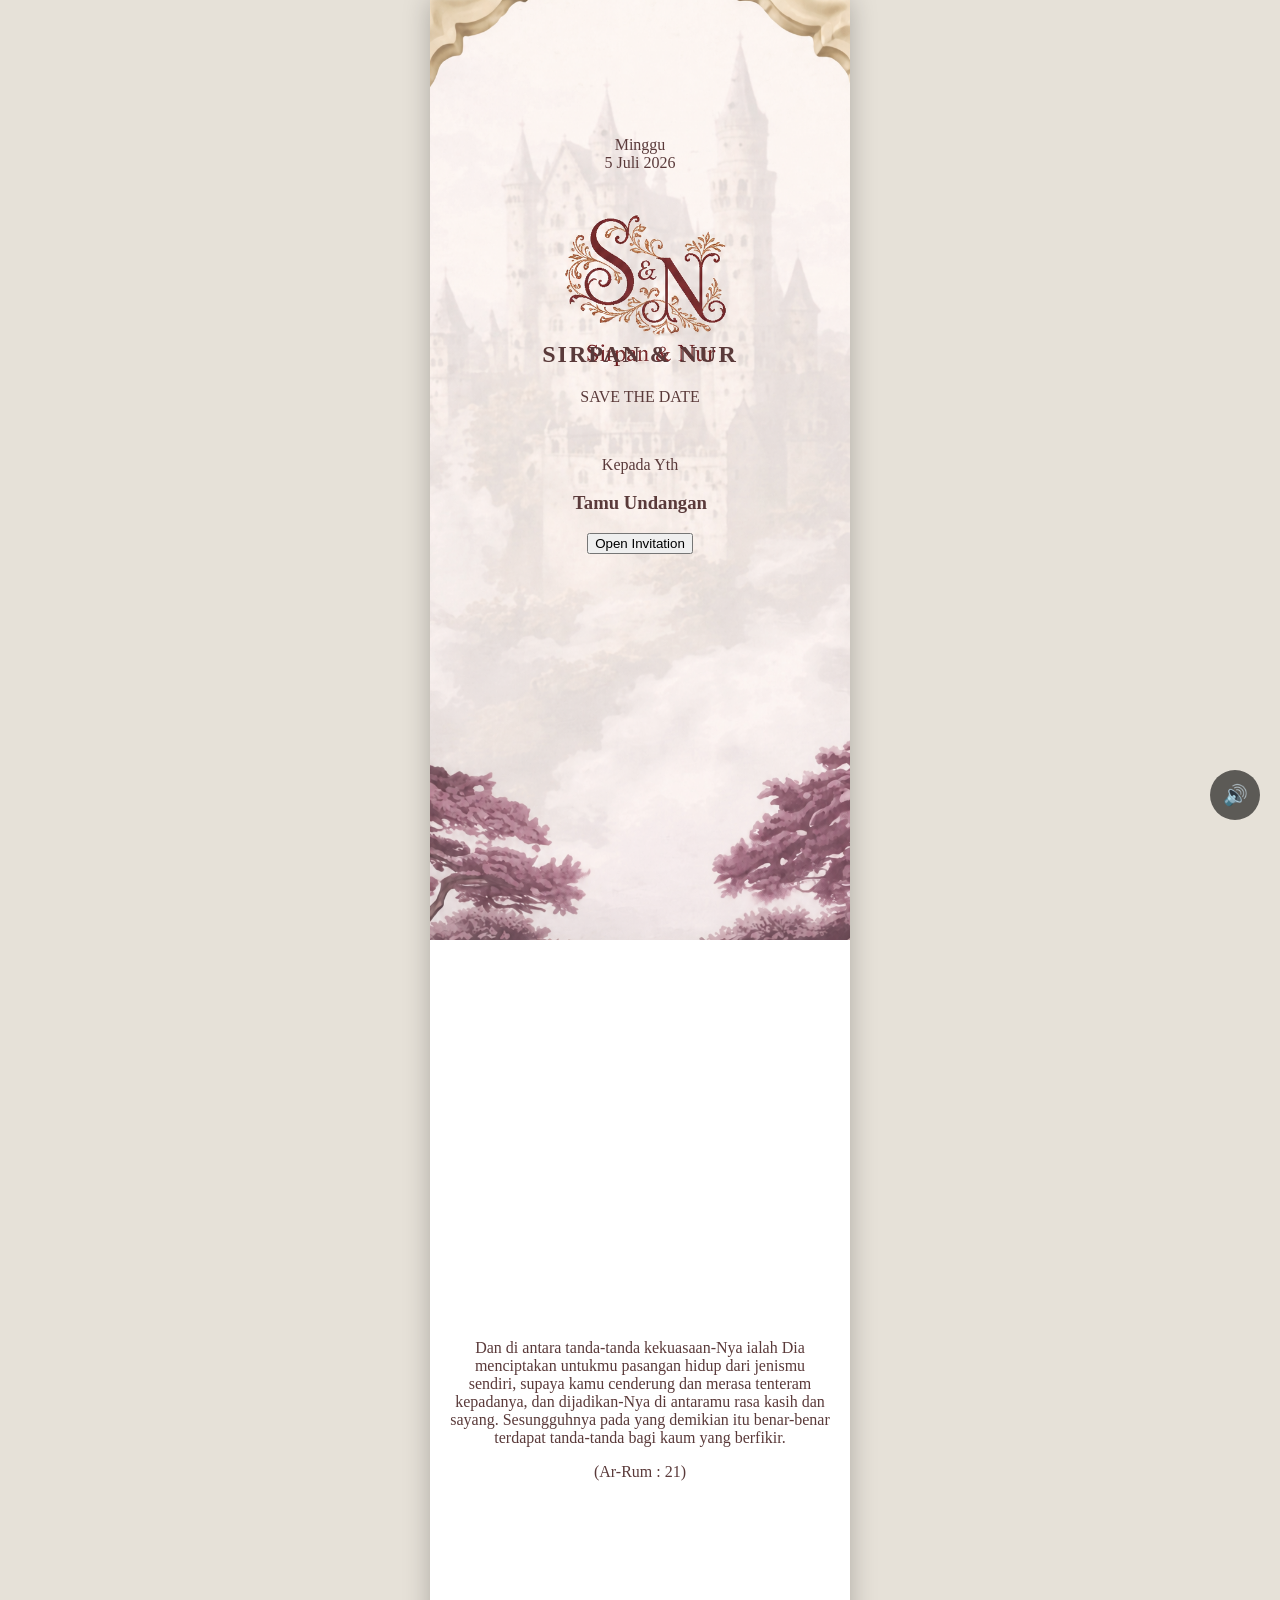
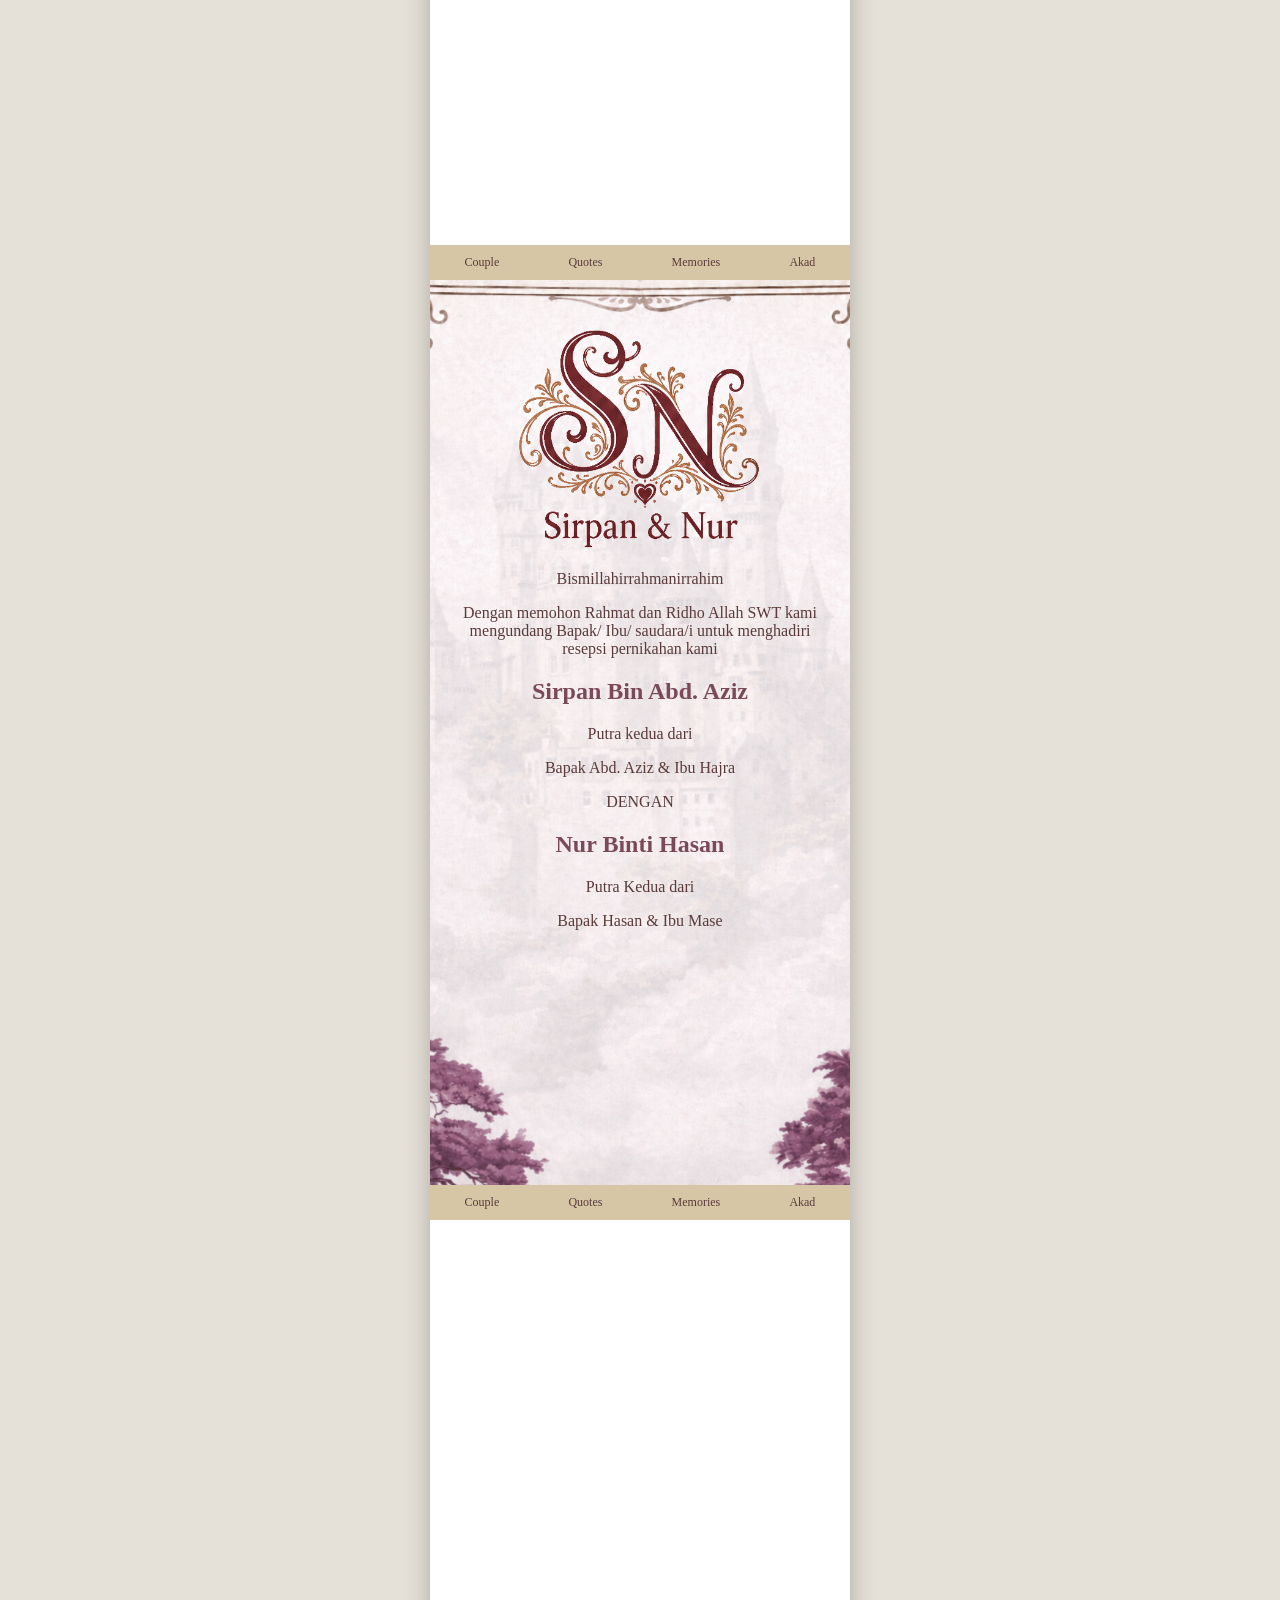
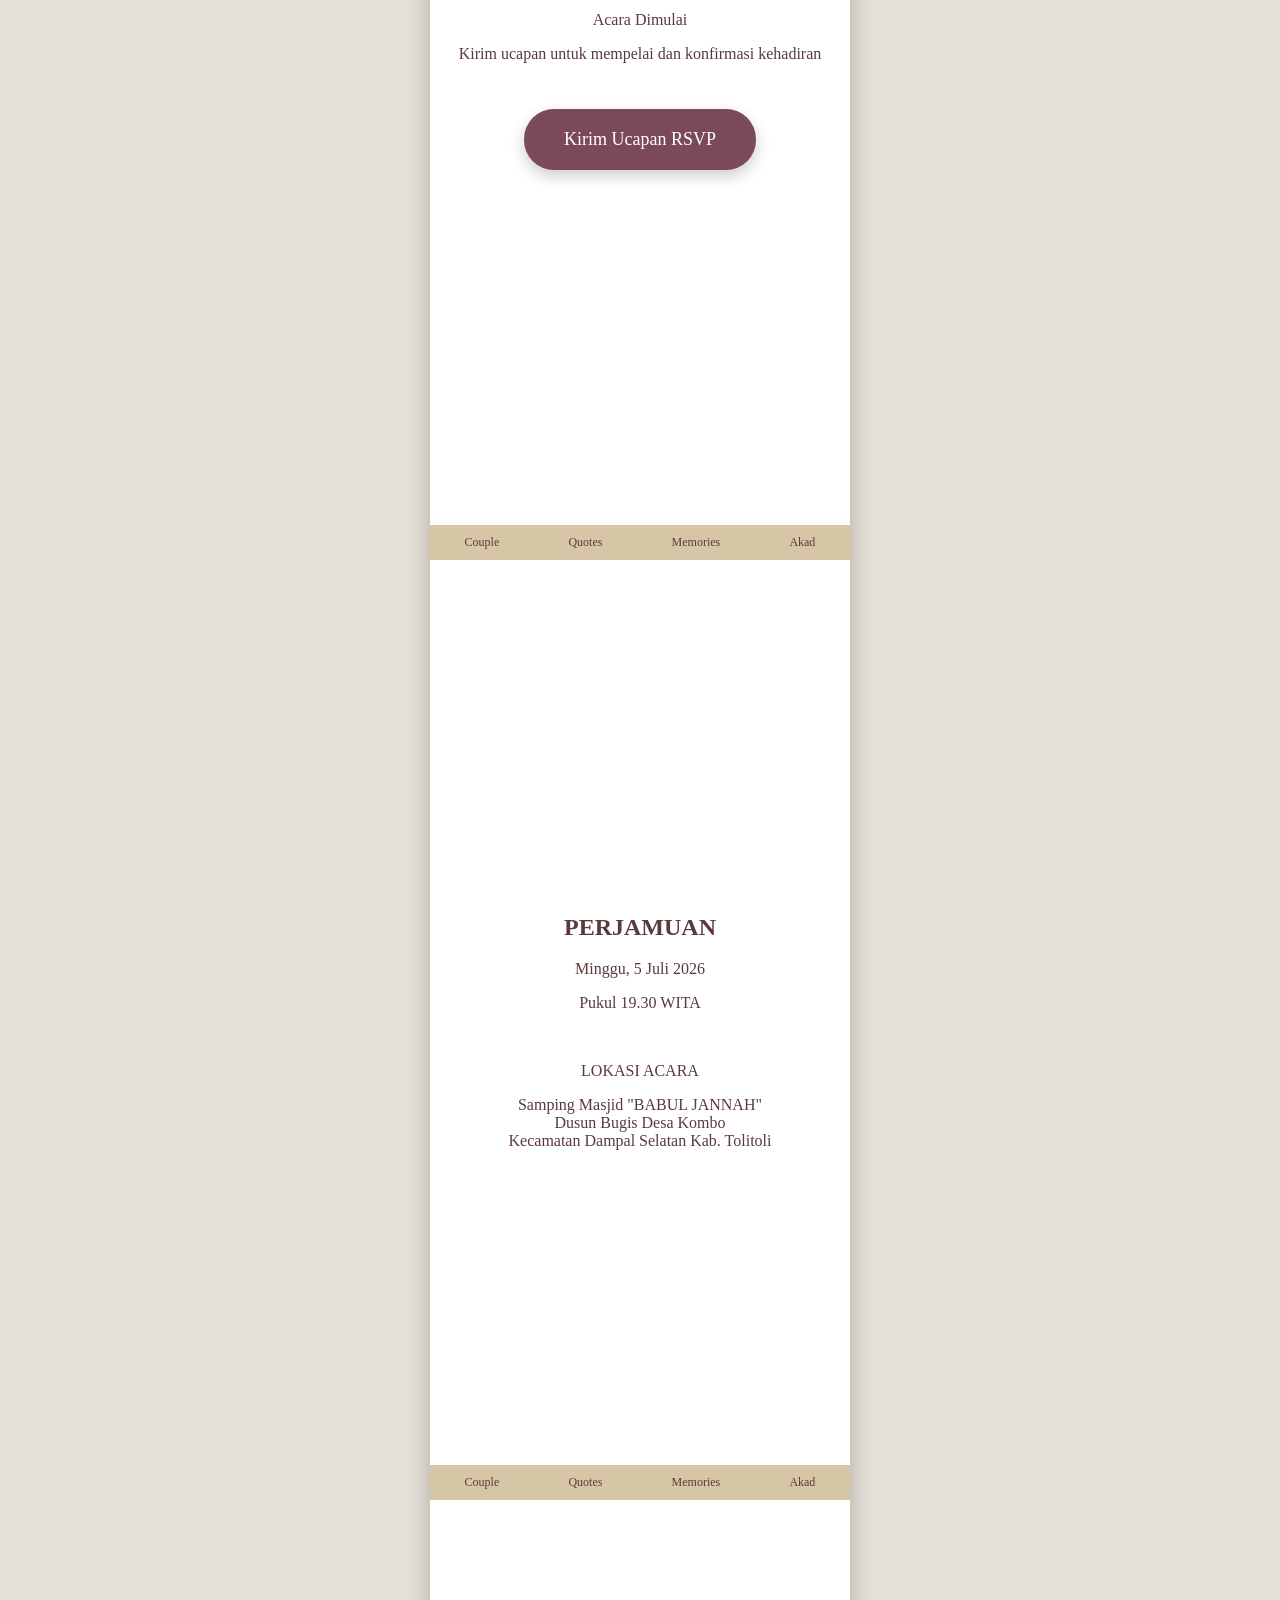
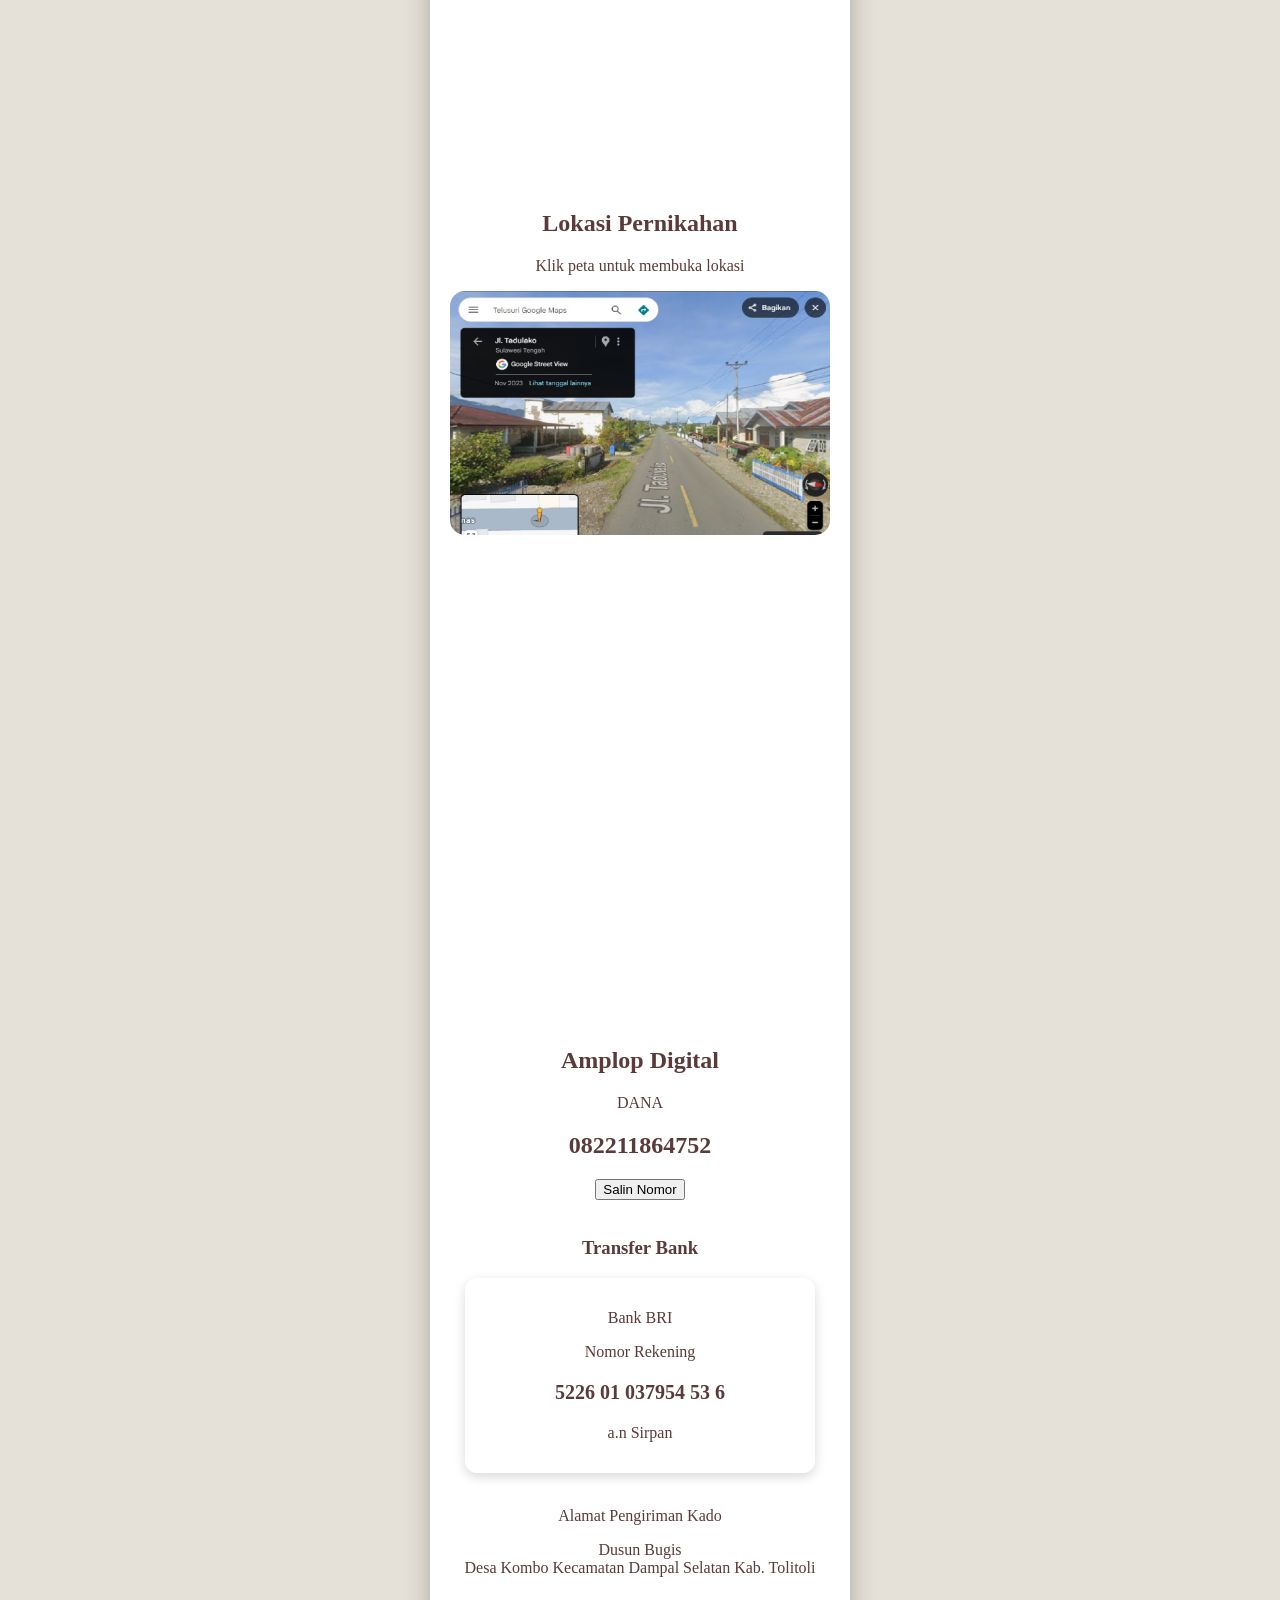
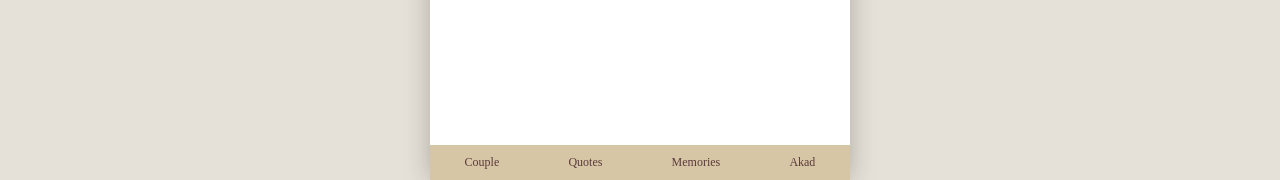
==== commit ad4c5f4c: "Update index.html" ====
--- a/index.html
+++ b/index.html
@@ -206,7 +206,7 @@
 <div class="content">
 
 <h1 class="title">
-AKAD NIKAH
+PERJAMUAN
 </h1>
 
 <p class="dateBig">
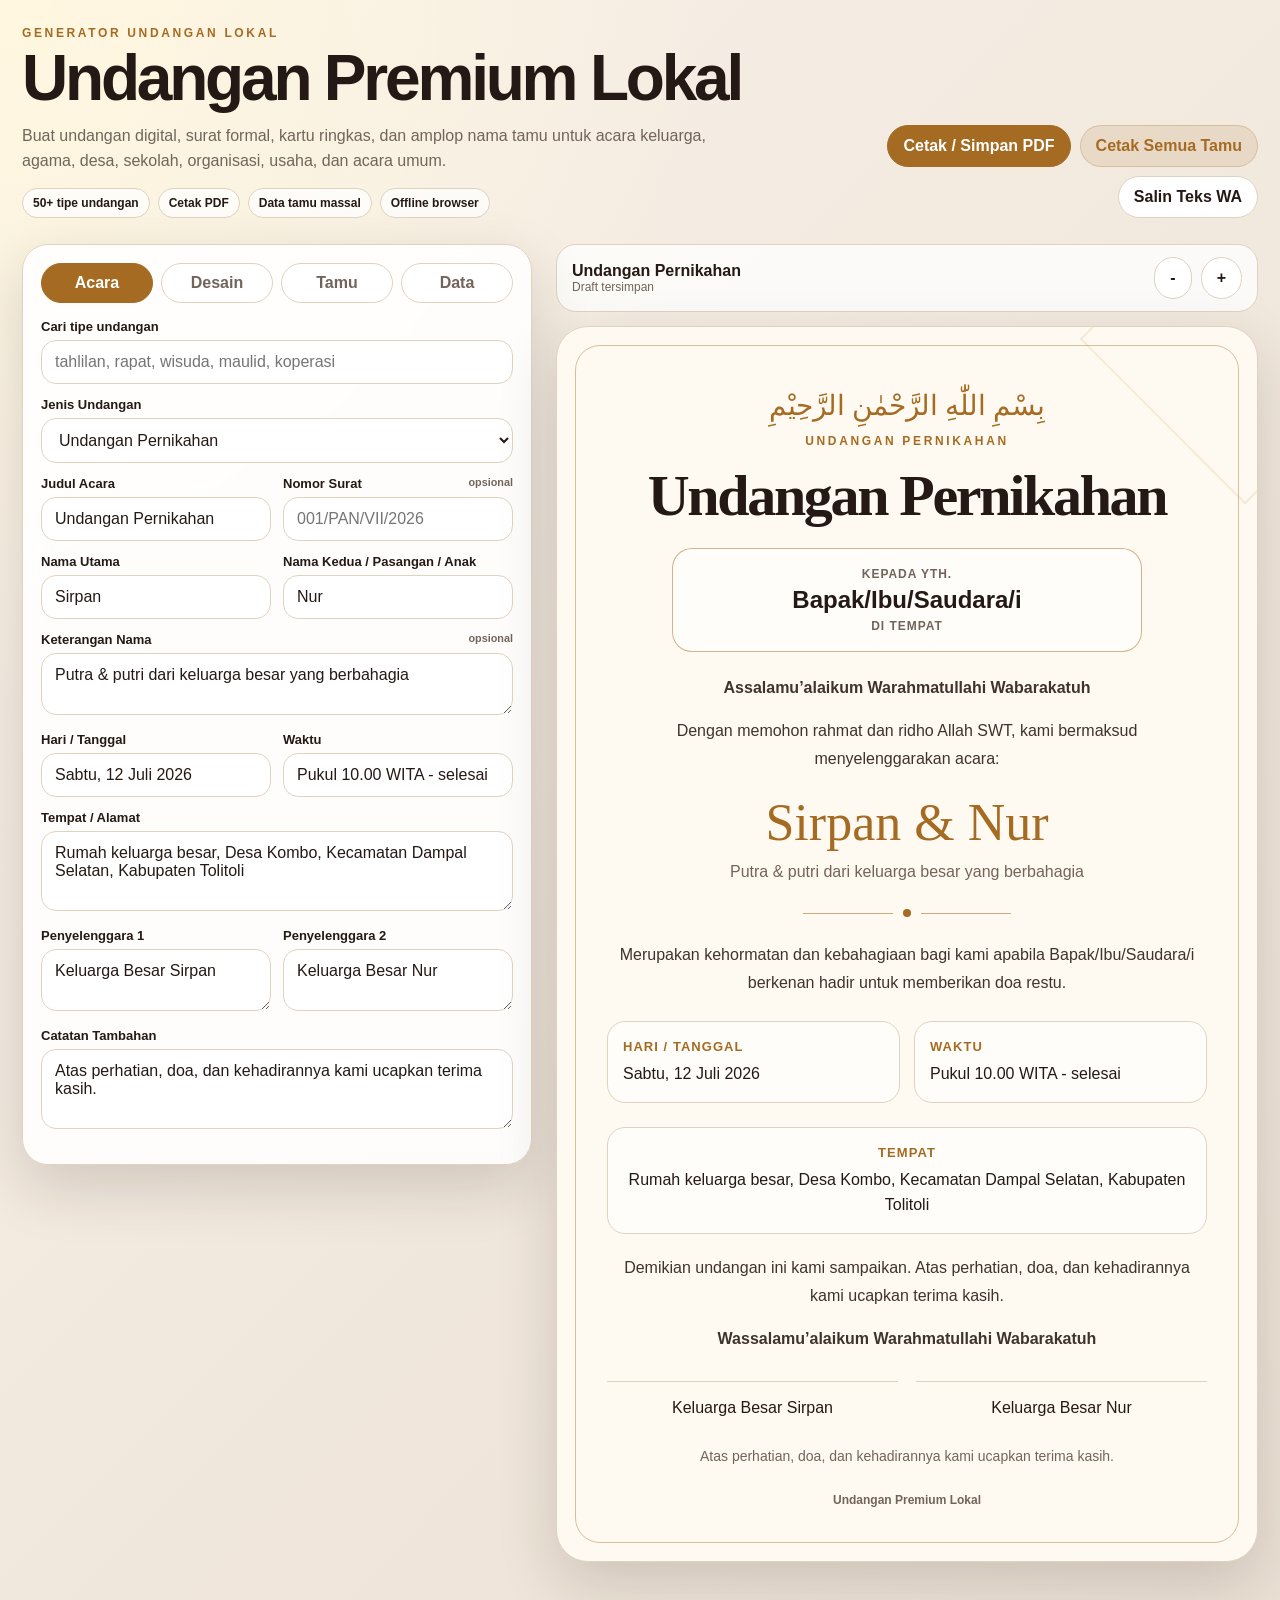
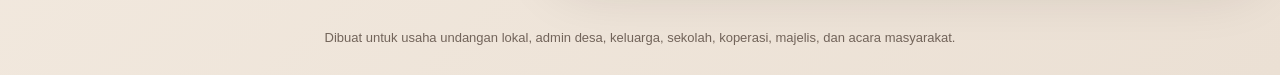
==== commit 0f768fce: "Upgrade aplikasi generator undangan premium lokal" ====
--- a/index.html
+++ b/index.html
@@ -1,331 +1,90 @@
-<!DOCTYPE html>
+<!doctype html>
 <html lang="id">
+<head>
+  <meta charset="utf-8" />
+  <meta name="viewport" content="width=device-width, initial-scale=1" />
+  <meta name="theme-color" content="#9b6b2f" />
+  <title>Undangan Premium Lokal</title>
+  <style>
+    :root{--bg:#f4ede3;--paper:#fffaf1;--text:#241915;--muted:#72645a;--line:#dfd2c1;--accent:#a66b22;--soft:rgba(166,107,34,.12);--danger:#a73838;--shadow:0 22px 60px rgba(36,25,21,.16)}
+    *{box-sizing:border-box}body{margin:0;font-family:Arial,Helvetica,sans-serif;color:var(--text);background:radial-gradient(circle at top left,#fff7df,transparent 34%),linear-gradient(135deg,#f8f1e8,#ebe0d4);min-height:100vh}button,input,select,textarea{font:inherit}.no-print{} .top{max-width:1320px;margin:auto;padding:26px 22px;display:flex;justify-content:space-between;gap:24px;align-items:flex-end}.eyebrow{margin:0 0 8px;color:var(--accent);font-weight:900;font-size:12px;text-transform:uppercase;letter-spacing:.22em}.top h1{margin:0;font-size:clamp(34px,5vw,64px);line-height:.95;letter-spacing:-.05em}.lead{max-width:760px;margin:14px 0 0;color:var(--muted);line-height:1.6}.badges{display:flex;gap:8px;flex-wrap:wrap;margin-top:14px}.badges span{border:1px solid var(--line);background:rgba(255,255,255,.75);border-radius:99px;padding:7px 10px;font-size:12px;font-weight:800}.actions{display:flex;gap:9px;flex-wrap:wrap;justify-content:flex-end}.app{max-width:1320px;margin:0 auto;padding:0 22px 26px;display:grid;grid-template-columns:minmax(340px,510px) 1fr;gap:24px}.panel{position:sticky;top:16px;align-self:start;background:rgba(255,255,255,.88);border:1px solid var(--line);border-radius:26px;box-shadow:var(--shadow);padding:18px;backdrop-filter:blur(12px)}.tabs{display:grid;grid-template-columns:repeat(4,1fr);gap:8px;margin-bottom:16px}.tab{border:1px solid var(--line);background:#fff;border-radius:999px;padding:10px 8px;color:var(--muted);font-weight:900;cursor:pointer}.tab.active{background:var(--accent);color:#fff;border-color:var(--accent)}.page{display:none}.page.active{display:block}.grid2{display:grid;grid-template-columns:1fr 1fr;gap:12px}.field{margin-bottom:13px}.field label{display:flex;justify-content:space-between;gap:8px;margin-bottom:6px;font-size:13px;font-weight:900}.field label small{color:var(--muted);font-weight:700}input,select,textarea{width:100%;border:1px solid var(--line);background:#fff;border-radius:15px;padding:12px 13px;color:var(--text);outline:none}textarea{resize:vertical}input:focus,select:focus,textarea:focus{border-color:var(--accent);box-shadow:0 0 0 4px var(--soft)}.btn{border:1px solid var(--line);background:#fff;border-radius:999px;padding:11px 15px;font-weight:900;color:var(--text);cursor:pointer;display:inline-flex;align-items:center;justify-content:center;gap:6px}.btn:hover{transform:translateY(-1px);box-shadow:0 10px 22px rgba(0,0,0,.08)}.primary{background:var(--accent);border-color:var(--accent);color:#fff}.soft{background:var(--soft);border-color:rgba(166,107,34,.25);color:var(--accent)}.danger{background:rgba(167,56,56,.08);border-color:rgba(167,56,56,.25);color:var(--danger)}.file input{display:none}.wide{width:100%}.button-grid{display:grid;grid-template-columns:1fr 1fr;gap:9px}.hint{margin:8px 0 0;color:var(--muted);font-size:13px;line-height:1.5}.previewbar{background:rgba(255,255,255,.78);border:1px solid var(--line);border-radius:20px;padding:12px 15px;margin-bottom:14px;display:flex;justify-content:space-between;gap:10px;align-items:center}.previewbar span{display:block;color:var(--muted);font-size:12px}.paper{--zoom:1;transform:scale(var(--zoom));transform-origin:top center;width:min(100%,760px);min-height:980px;margin:0 auto 34px;padding:54px 50px;background:var(--paper);border:1px solid var(--line);border-radius:32px;box-shadow:var(--shadow);position:relative;overflow:hidden}.paper:before{content:"";position:absolute;inset:18px;border:1px solid rgba(166,107,34,.42);border-radius:25px;pointer-events:none}.paper:after{content:"";position:absolute;width:230px;height:230px;border:2px solid var(--accent);opacity:.13;right:-105px;top:-105px;transform:rotate(45deg)}.invite{position:relative;z-index:1;text-align:center}.bismillah{font-family:Georgia,serif;font-size:28px;margin:8px 0 12px;color:var(--accent)}.type{font-size:12px;text-transform:uppercase;letter-spacing:.22em;font-weight:900;color:var(--accent);margin:0 0 18px}.title{font-family:Georgia,'Times New Roman',serif;font-size:clamp(34px,6vw,58px);line-height:1.04;margin:0 0 18px;letter-spacing:-.04em}.guest{max-width:470px;margin:22px auto;padding:18px 20px;border:1px solid rgba(166,107,34,.5);border-radius:20px;background:rgba(255,255,255,.6)}.guest small{display:block;color:var(--muted);font-weight:900;text-transform:uppercase;letter-spacing:.08em;font-size:12px}.guest b{display:block;font-size:24px;margin:5px 0}.names{font-family:Georgia,'Times New Roman',serif;font-size:clamp(34px,5vw,52px);line-height:1.08;color:var(--accent);margin:22px 0 8px}.desc{white-space:pre-line;color:var(--muted);line-height:1.6;margin:0 auto 22px;max-width:560px}.p{font-size:16px;line-height:1.75;margin:15px auto;max-width:620px;color:#3e332d}.divider{display:flex;align-items:center;justify-content:center;gap:10px;margin:24px 0}.divider:before,.divider:after{content:"";width:90px;height:1px;background:var(--accent);opacity:.55}.divider span{width:8px;height:8px;background:var(--accent);border-radius:50%}.info{display:grid;grid-template-columns:1fr 1fr;gap:14px;max-width:620px;margin:24px auto;text-align:left}.box{background:rgba(255,255,255,.62);border:1px solid var(--line);border-radius:18px;padding:15px;line-height:1.55}.box strong{display:block;color:var(--accent);font-size:13px;text-transform:uppercase;letter-spacing:.08em;margin-bottom:5px}.location{max-width:620px;margin:0 auto 20px;text-align:center}.families{display:grid;grid-template-columns:1fr 1fr;gap:18px;max-width:620px;margin:28px auto 0}.family{border-top:1px solid var(--line);padding-top:14px;white-space:pre-line;line-height:1.55}.note{font-size:14px;color:var(--muted);line-height:1.6;max-width:590px;margin:24px auto 0}.links{display:flex;gap:10px;justify-content:center;flex-wrap:wrap;margin-top:20px}.links a{border:1px solid var(--accent);border-radius:999px;color:var(--accent);text-decoration:none;padding:9px 13px;font-size:13px;font-weight:900}.brand{margin-top:26px;color:var(--muted);font-size:12px;font-weight:800}.formal{border-radius:8px;text-align:left;background:#fff}.formal .invite{text-align:left}.formal .bismillah,.formal .type,.formal .title{text-align:center}.formal .title{font-size:30px;text-decoration:underline}.formal .guest{margin-left:0;max-width:none;border-style:dashed}.formal .p,.formal .info,.formal .location,.formal .families{max-width:none}.simple{min-height:auto;padding:38px}.simple .title{font-size:36px}.simple .brand{display:none}.amplop{width:min(100%,900px);min-height:430px;background:#fff;border-radius:12px;display:flex;align-items:center;justify-content:center}.amplop .bismillah,.amplop .type,.amplop .title,.amplop .p,.amplop .names,.amplop .desc,.amplop .divider,.amplop .info,.amplop .location,.amplop .families,.amplop .note,.amplop .links,.amplop .brand{display:none}.amplop .guest{margin-left:auto;margin-right:0;max-width:540px;border:none;background:transparent;text-align:left}.amplop .guest b{font-size:35px}.a4{width:794px;min-height:1123px}.a5{width:560px;min-height:794px}.pa{width:900px;min-height:420px}.theme-emerald{--accent:#13795b;--paper:#f3fff9}.theme-maroon{--accent:#8f2539;--paper:#fff5f6}.theme-royal{--accent:#225a9b;--paper:#f4f9ff}.theme-dusk{--accent:#6b3fa0;--paper:#fbf7ff}.theme-mono{--accent:#111;--paper:#fff}.theme-floral{--accent:#b04b78;--paper:#fff7fb}.theme-ocean{--accent:#0b7285;--paper:#f1fdff}.stack{display:none}.footer{text-align:center;color:var(--muted);font-size:13px;padding:8px 22px 30px}@media(max-width:990px){.top{flex-direction:column;align-items:flex-start}.actions{justify-content:flex-start}.app{grid-template-columns:1fr}.panel{position:relative;top:auto}.grid2,.info,.families{grid-template-columns:1fr}.paper{width:100%;padding:36px 24px}.tabs{grid-template-columns:repeat(2,1fr)}}@media(max-width:560px){.top,.app{padding-left:14px;padding-right:14px}.panel{padding:14px;border-radius:18px}.button-grid{grid-template-columns:1fr}.actions,.actions .btn{width:100%}.paper{border-radius:18px}.previewbar{align-items:flex-start;flex-direction:column}.btn{width:100%}}@media print{.no-print,.top,.panel,.previewbar,.footer{display:none!important}body{background:#fff}.app{display:block;max-width:none;margin:0;padding:0}.paper{transform:none!important;margin:0 auto;border:none;box-shadow:none;border-radius:0;page-break-after:always;width:auto;min-height:auto}.paper:before,.paper:after{display:none}.digital{width:100%;min-height:100vh}.a4{width:210mm;min-height:297mm}.a5{width:148mm;min-height:210mm}.pa{width:220mm;min-height:110mm}.stack{display:block}.printing-all>#card{display:none!important}@page{margin:10mm}}
+  </style>
+</head>
+<body>
+  <header class="top no-print">
+    <div>
+      <p class="eyebrow">Generator Undangan Lokal</p>
+      <h1>Undangan Premium Lokal</h1>
+      <p class="lead">Buat undangan digital, surat formal, kartu ringkas, dan amplop nama tamu untuk acara keluarga, agama, desa, sekolah, organisasi, usaha, dan acara umum.</p>
+      <div class="badges"><span>50+ tipe undangan</span><span>Cetak PDF</span><span>Data tamu massal</span><span>Offline browser</span></div>
+    </div>
+    <div class="actions"><button id="printOne" class="btn primary">Cetak / Simpan PDF</button><button id="printAll" class="btn soft">Cetak Semua Tamu</button><button id="copyWa" class="btn">Salin Teks WA</button></div>
+  </header>
 
-<head>
+  <main class="app">
+    <aside class="panel no-print">
+      <nav class="tabs"><button class="tab active" data-tab="acara">Acara</button><button class="tab" data-tab="desain">Desain</button><button class="tab" data-tab="tamu">Tamu</button><button class="tab" data-tab="data">Data</button></nav>
+      <section id="acara" class="page active">
+        <div class="field"><label>Cari tipe undangan</label><input id="search" type="search" placeholder="tahlilan, rapat, wisuda, maulid, koperasi" /></div>
+        <div class="field"><label>Jenis Undangan</label><select id="type"></select></div>
+        <div class="grid2"><div class="field"><label>Judul Acara</label><input id="title" /></div><div class="field"><label>Nomor Surat <small>opsional</small></label><input id="number" placeholder="001/PAN/VII/2026" /></div></div>
+        <div class="grid2"><div class="field"><label>Nama Utama</label><input id="name1" placeholder="Sirpan" /></div><div class="field"><label>Nama Kedua / Pasangan / Anak</label><input id="name2" placeholder="Nur" /></div></div>
+        <div class="field"><label>Keterangan Nama <small>opsional</small></label><textarea id="nameDesc" rows="2" placeholder="Putra dari ... / Putri dari ..."></textarea></div>
+        <div class="grid2"><div class="field"><label>Hari / Tanggal</label><input id="date" placeholder="Sabtu, 12 Juli 2026" /></div><div class="field"><label>Waktu</label><input id="time" placeholder="Pukul 10.00 WITA - selesai" /></div></div>
+        <div class="field"><label>Tempat / Alamat</label><textarea id="place" rows="3" placeholder="Rumah keluarga besar, Desa Kombo..."></textarea></div>
+        <div class="grid2"><div class="field"><label>Penyelenggara 1</label><textarea id="host1" rows="2"></textarea></div><div class="field"><label>Penyelenggara 2</label><textarea id="host2" rows="2"></textarea></div></div>
+        <div class="field"><label>Catatan Tambahan</label><textarea id="note" rows="3" placeholder="Mohon maaf apabila ada kesalahan penulisan nama dan gelar."></textarea></div>
+      </section>
+      <section id="desain" class="page">
+        <div class="grid2"><div class="field"><label>Tema Warna</label><select id="theme"><option value="gold">Emas Elegan</option><option value="emerald">Hijau Islami</option><option value="maroon">Maroon Adat</option><option value="royal">Biru Formal</option><option value="dusk">Ungu Senja</option><option value="mono">Hitam Putih</option><option value="floral">Floral Lembut</option><option value="ocean">Biru Laut</option></select></div><div class="field"><label>Model</label><select id="layout"><option value="premium">Undangan Premium</option><option value="formal">Surat Formal</option><option value="simple">Kartu Ringkas</option><option value="amplop">Amplop Nama Tamu</option></select></div></div>
+        <div class="grid2"><div class="field"><label>Ukuran Cetak</label><select id="paper"><option value="digital">Digital / HP</option><option value="a4">A4</option><option value="a5">A5</option><option value="pa">Amplop</option></select></div><div class="field"><label>Brand Footer</label><input id="brand" value="Undangan Premium Lokal" /></div></div>
+        <div class="field"><label>Kalimat Pembuka</label><textarea id="open" rows="3"></textarea></div>
+        <div class="field"><label>Isi Undangan</label><textarea id="bodyText" rows="4"></textarea></div>
+        <div class="field"><label>Kalimat Penutup</label><textarea id="close" rows="3"></textarea></div>
+      </section>
+      <section id="tamu" class="page">
+        <div class="field"><label>Nama Tamu Saat Ini</label><input id="guest" placeholder="Bapak/Ibu/Saudara/i" /></div>
+        <div class="field"><label>Daftar Nama Tamu <small>satu nama per baris</small></label><textarea id="guestList" rows="9" placeholder="Bapak Kepala Desa Kombo&#10;Bapak/Ibu Ketua RT&#10;Saudara/i Keluarga Besar"></textarea></div>
+        <div class="actions"><button id="prevGuest" class="btn">Sebelumnya</button><button id="nextGuest" class="btn">Berikutnya</button><button id="useGuest" class="btn soft">Pakai Tamu</button></div><p id="guestCount" class="hint">0 tamu</p>
+      </section>
+      <section id="data" class="page">
+        <div class="grid2"><div class="field"><label>Nomor WhatsApp</label><input id="wa" placeholder="62812xxxx" /></div><div class="field"><label>Link Google Maps</label><input id="maps" placeholder="https://maps.google.com/..." /></div></div>
+        <div class="button-grid"><button id="save" class="btn primary">Simpan Draft</button><button id="sample" class="btn soft">Isi Contoh</button><button id="download" class="btn">Download JSON</button><button id="downloadHtml" class="btn">Download HTML</button><label class="btn file">Import JSON<input id="import" type="file" accept="application/json"></label><button id="reset" class="btn danger">Reset</button></div>
+        <p class="hint">Data tersimpan di browser perangkat ini. Tidak masuk ke server dan bisa dipakai offline setelah halaman terbuka.</p>
+      </section>
+    </aside>
 
-<meta charset="UTF-8">
-<meta name="viewport" content="width=device-width, initial-scale=1.0">
+    <section>
+      <div class="previewbar no-print"><div><strong id="activeLabel">Preview</strong><span id="status">Draft otomatis aktif</span></div><div class="actions"><button id="zoomOut" class="btn">-</button><button id="zoomIn" class="btn">+</button></div></div>
+      <article id="card" class="paper"><div id="preview"></div></article>
+      <section id="stack" class="stack"></section>
+    </section>
+  </main>
+  <footer class="footer no-print">Dibuat untuk usaha undangan lokal, admin desa, keluarga, sekolah, koperasi, majelis, dan acara masyarakat.</footer>
 
-<title>Undangan Sirpan & Nur</title>
-
-<link rel="stylesheet" href="style.css">
-
-</head>
-
-<body>
-
-<div class="wrapper">
-
-
-<!-- ================= COVER ================= -->
-
-<section class="page bg1">
-
-<div class="coverContent">
-
-<p class="date">
-Minggu<br>
-5 Juli 2026
-</p>
-
-<h1 class="monogram">
-.
-</h1>
-
-<h2 class="couple">
-SIRPAN & NUR
-</h2>
-
-<p class="save">
-SAVE THE DATE
-</p>
-
-<br>
-<p>Kepada Yth</p>
-<h3 id="nama-tamu">Tamu Undangan</h3>
-
-<button id="btn">
-Open Invitation
-</button>
-
-</div>
-
-</section>
-
-
-
-<!-- ================= QUOTES ================= -->
-
-<section class="page bg2">
-
-<div class="content">
-
-<p class="quote">
-
-Dan di antara tanda-tanda kekuasaan-Nya ialah Dia menciptakan
-untukmu pasangan hidup dari jenismu sendiri,
-supaya kamu cenderung dan merasa tenteram kepadanya,
-dan dijadikan-Nya di antaramu rasa kasih dan sayang.
-
-Sesungguhnya pada yang demikian itu benar-benar terdapat
-tanda-tanda bagi kaum yang berfikir.
-
-</p>
-
-<p class="ayat">(Ar-Rum : 21)</p>
-
-</div>
-
-<div class="nav">
-<div>Couple</div>
-<div>Quotes</div>
-<div>Memories</div>
-<div>Akad</div>
-</div>
-
-</section>
-
-
-
-<!-- ================= COUPLE ================= -->
-
-<section class="page bg3">
-
-<div class="content">
-
-<p class="bismillah">
-Bismillahirrahmanirrahim
-</p>
-
-<p class="intro">
-
-Dengan memohon Rahmat dan Ridho Allah SWT
-kami mengundang Bapak/ Ibu/ saudara/i 
-untuk menghadiri resepsi pernikahan kami
-
-</p>
-
-
-<h2 class="gold">
-Sirpan Bin Abd. Aziz
-</h2>
-
-<p>Putra kedua dari</p>
-
-<p>Bapak Abd. Aziz & Ibu Hajra</p>
-
-
-<p class="dengan">
-DENGAN
-</p>
-
-
-<h2 class="gold">
-Nur Binti Hasan
-</h2>
-
-<p>Putra Kedua dari</p>
-
-<p>Bapak Hasan & Ibu Mase</p>
-
-
-</div>
-
-<div class="nav">
-<div>Couple</div>
-<div>Quotes</div>
-<div>Memories</div>
-<div>Akad</div>
-</div>
-
-</section>
-
-
-
-<!-- ================= COUNTDOWN ================= -->
-
-<section class="page bg4">
-
-<div class="content">
-
-<div class="countdown">
-
-<div class="box">
-<span id="days">0</span>
-<p>Hari</p>
-</div>
-
-<div class="box">
-<span id="hours">0</span>
-<p>Jam</p>
-</div>
-
-<div class="box">
-<span id="minutes">0</span>
-<p>Menit</p>
-</div>
-
-<div class="box">
-<span id="seconds">0</span>
-<p>Detik</p>
-</div>
-
-</div>
-
-<p class="info">
-
-Kirim ucapan untuk mempelai
-dan konfirmasi kehadiran
-
-</p>
-
-<a class="btn"
-href="https://wa.me/6282211864752">
-
-Kirim Ucapan RSVP
-
-</a>
-
-</div>
-
-<div class="nav">
-<div>Couple</div>
-<div>Quotes</div>
-<div>Memories</div>
-<div>Akad</div>
-</div>
-
-</section>
-
-
-
-<!-- ================= AKAD ================= -->
-
-<section class="page bg5">
-
-<div class="content">
-
-<h1 class="title">
-PERJAMUAN
-</h1>
-
-<p class="dateBig">
-Minggu, 5 Juli 2026
-</p>
-
-<p>
-Pukul 19.30 WITA
-</p>
-
-<br>
-
-<p class="locTitle">
-LOKASI ACARA
-</p>
-
-<p>
-Samping Masjid "BABUL JANNAH"<br>
-Dusun Bugis Desa Kombo <br>
-Kecamatan Dampal Selatan Kab. Tolitoli
-</p>
-
-</div>
-
-<div class="nav">
-<div>Couple</div>
-<div>Quotes</div>
-<div>Memories</div>
-<div>Akad</div>
-</div>
-
-</section>
-
-
-
-<!-- ================= MAPS ================= -->
-
-<section class="page bg6">
-
-<div class="music-section">
-  <h2>Lokasi Pernikahan</h2>
-  <p>Klik peta untuk membuka lokasi</p>
-
-  <a href="https://maps.app.goo.gl/UV35SypH6UJKqjrE8" target="_blank">
-    <img src="assets/maps-preview.jpg" alt="Lokasi Maps" class="maps-image">
-  </a>
-</div>
-</section>
-  
-<!-- ================= GIFT ================= -->
-
-<section class="page bg7">
-
-<div class="content">
-
-<h1>Amplop Digital</h1>
-
-<p>DANA</p>
-
-<h2>082211864752</h2>
-
-<button onclick="copyDana()">
-Salin Nomor
-</button>
-
-<br><br>
-
-<div class="rekening">
-
-<h3>Transfer Bank</h3>
-
-<div class="card">
-
-<p>Bank BRI</p>
-
-<p>Nomor Rekening</p>
-
-<p class="rekeningNumber">
-5226 01 037954 53 6
-</p>
-
-<p>a.n Sirpan</p>
-
-</div>
-
-</div>
-
-<br>
-
-<p>
-Alamat Pengiriman Kado
-</p>
-
-<p>
-Dusun Bugis<br>
-Desa Kombo Kecamatan Dampal Selatan Kab. Tolitoli
-</p>
-
-</div>
-
-<div class="nav">
-<div>Couple</div>
-<div>Quotes</div>
-<div>Memories</div>
-<div>Akad</div>
-</div>
-
-</section>
-
-
-</div>
-  
-<audio id="bg-music" loop>
-  <source src="assets/music.mp3" type="audio/mpeg">
-</audio>
-
-<button id="music-btn">🔊</button>
-
-<script src="script.js"></script>
-  
+  <script>
+    const templates=[
+      ['Keluarga','pernikahan','Undangan Pernikahan'],['Keluarga','akad','Undangan Akad Nikah'],['Keluarga','resepsi','Undangan Resepsi'],['Keluarga','lamaran','Undangan Lamaran'],['Keluarga','khitanan','Undangan Khitanan'],['Keluarga','aqiqah','Undangan Aqiqah'],['Keluarga','ulang-tahun','Undangan Ulang Tahun'],['Keluarga','syukuran-rumah','Syukuran Rumah Baru'],['Keluarga','wisuda','Syukuran Wisuda / Kelulusan'],['Keluarga','hajatan','Undangan Hajatan Keluarga'],['Keluarga','pertemuan-keluarga','Pertemuan Keluarga'],['Keluarga','doa-keselamatan','Doa Keselamatan'],
+      ['Keagamaan','tahlilan','Undangan Tahlilan'],['Keagamaan','yasinan','Undangan Yasinan'],['Keagamaan','doa-kematian','Doa Kematian'],['Keagamaan','doa-7-hari','Doa 7 Hari'],['Keagamaan','doa-40-hari','Doa 40 Hari'],['Keagamaan','doa-100-hari','Doa 100 Hari'],['Keagamaan','doa-1000-hari','Doa 1000 Hari'],['Keagamaan','maulid','Maulid Nabi'],['Keagamaan','isra-miraj','Isra Mi\'raj'],['Keagamaan','halal-bihalal','Halal Bihalal'],['Keagamaan','buka-puasa','Buka Puasa Bersama'],['Keagamaan','majelis-taklim','Majelis Taklim'],['Keagamaan','pengajian','Pengajian Umum'],['Keagamaan','khatam-quran','Khatam Al-Qur’an'],
+      ['Desa','rapat-desa','Rapat Desa'],['Desa','musyawarah-desa','Musyawarah Desa'],['Desa','rapat-rt-rw','Rapat RT/RW'],['Desa','gotong-royong','Gotong Royong'],['Desa','posyandu','Posyandu'],['Desa','sosialisasi','Sosialisasi Desa'],['Desa','panen-raya','Panen Raya'],['Desa','lomba-17','Lomba 17 Agustus'],['Desa','peresmian','Peresmian'],
+      ['Organisasi','rapat-koperasi','Rapat Koperasi'],['Organisasi','musyawarah-koperasi','Musyawarah Koperasi'],['Organisasi','karang-taruna','Karang Taruna'],['Organisasi','arisan','Arisan'],['Organisasi','reuni','Reuni'],
+      ['Sekolah','rapat-sekolah','Rapat Sekolah'],['Sekolah','komite-sekolah','Rapat Komite Sekolah'],['Sekolah','perpisahan-sekolah','Perpisahan Sekolah'],['Sekolah','pengambilan-rapor','Pengambilan Rapor'],
+      ['Usaha','pembukaan-usaha','Pembukaan Usaha'],['Usaha','launching-produk','Launching Produk'],['Usaha','pelatihan','Pelatihan / Workshop'],['Usaha','seminar','Seminar'],['Umum','olahraga','Pertandingan Olahraga'],['Umum','hiburan-rakyat','Hiburan Rakyat'],['Umum','umum','Undangan Umum']
+    ].map(x=>({group:x[0],id:x[1],label:x[2],title:x[2]}));
+    const $=id=>document.getElementById(id),ids=['type','title','number','name1','name2','nameDesc','date','time','place','host1','host2','note','theme','layout','paper','brand','open','bodyText','close','guest','guestList','wa','maps'];let zoom=1,guestIndex=0,filtered=[...templates];
+    const esc=s=>String(s||'').replaceAll('&','&amp;').replaceAll('<','&lt;').replaceAll('>','&gt;').replaceAll('"','&quot;').replaceAll("'",'&#039;').replaceAll('\n','<br>');
+    const val=id=>($(id)?.value||'').trim();const data=()=>Object.fromEntries(ids.map(id=>[id,val(id)]));const active=()=>templates.find(t=>t.id===val('type'))||templates[0];const guests=()=>val('guestList').split(/\r?\n/).map(x=>x.trim()).filter(Boolean);
+    function wording(t){let g=t.group,l=t.label.toLowerCase();let open='Dengan hormat, kami mengundang Bapak/Ibu/Saudara/i untuk menghadiri acara:';let body='Kehadiran Bapak/Ibu/Saudara/i sangat kami harapkan demi kelancaran dan keberkahan acara.';let note='Atas perhatian, doa, dan kehadirannya kami ucapkan terima kasih.';if(g==='Keluarga'){open='Dengan penuh syukur dan kebahagiaan, kami bermaksud menyelenggarakan acara:';body='Merupakan kehormatan dan kebahagiaan bagi kami apabila Bapak/Ibu/Saudara/i berkenan hadir dan memberikan doa.'}if(g==='Keagamaan'){open='Dengan memohon rahmat dan ridho Allah SWT, kami mengundang Bapak/Ibu/Saudara/i untuk menghadiri:';body='Semoga kegiatan ini membawa keberkahan, ketenangan, dan mempererat silaturahmi.'}if(g==='Desa'){open='Dengan hormat, kami mengundang Bapak/Ibu/Saudara/i untuk menghadiri kegiatan:';body='Mengingat pentingnya kegiatan ini, kehadiran dan partisipasi Bapak/Ibu/Saudara/i sangat kami harapkan.'}if(g==='Sekolah'){open='Dengan hormat, kami mengundang Bapak/Ibu orang tua/wali untuk menghadiri:';body='Kehadiran Bapak/Ibu sangat penting untuk mendukung kelancaran kegiatan pendidikan.'}if(g==='Usaha'){open='Dengan penuh syukur, kami mengundang Bapak/Ibu/Saudara/i untuk menghadiri:';body='Kehadiran dan dukungan Bapak/Ibu/Saudara/i menjadi kehormatan bagi kami.'}if(l.includes('kematian')||l.includes('hari')){open='Dengan hormat, kami mengundang Bapak/Ibu/Saudara/i untuk menghadiri doa bersama atas wafatnya:';body='Semoga almarhum/almarhumah diterima amal ibadahnya, diampuni dosanya, dan keluarga diberi ketabahan.'}if(l.includes('pernikahan')||l.includes('akad')||l.includes('resepsi')){open='Dengan memohon rahmat dan ridho Allah SWT, kami bermaksud menyelenggarakan acara:';body='Merupakan kehormatan dan kebahagiaan bagi kami apabila Bapak/Ibu/Saudara/i berkenan hadir untuk memberikan doa restu.'}return{open,body,note,close:'Demikian undangan ini kami sampaikan. Atas perhatian, doa, dan kehadirannya kami ucapkan terima kasih.'}}
+    function fill(){let q=val('search').toLowerCase();filtered=templates.filter(t=>(t.group+' '+t.label).toLowerCase().includes(q));if(!filtered.length)filtered=[...templates];let groups=[...new Set(filtered.map(t=>t.group))];$('type').innerHTML=groups.map(g=>'<optgroup label="'+g+'">'+filtered.filter(t=>t.group===g).map(t=>'<option value="'+t.id+'">'+t.label+'</option>').join('')+'</optgroup>').join('')}
+    function defaults(force=false){let t=active(),w=wording(t);if(force||!val('title'))$('title').value=t.title;if(force||!val('open'))$('open').value=w.open;if(force||!val('bodyText'))$('bodyText').value=w.body;if(force||!val('close'))$('close').value=w.close;if(force||!val('note'))$('note').value=w.note}
+    function classes(d){return 'paper '+(d.layout||'premium')+' '+(d.paper||'digital')+' theme-'+(d.theme||'gold')}
+    function card(d,guest){let t=templates.find(x=>x.id===d.type)||active(),names=[d.name1,d.name2].filter(Boolean).join(' & '),phone=(d.wa||'').replace(/[^0-9]/g,'').replace(/^0/,'62'),links=(d.maps?'<a href="'+esc(d.maps)+'">Buka Maps</a>':'')+(phone?'<a href="https://wa.me/'+phone+'">WhatsApp</a>':'');return `<div class="invite"><p class="bismillah">بِسْمِ اللّٰهِ الرَّحْمٰنِ الرَّحِيْمِ</p>${d.number?'<p class="hint">Nomor: '+esc(d.number)+'</p>':''}<p class="type">${esc(t.label)}</p><h2 class="title">${esc(d.title||t.title)}</h2><div class="guest"><small>Kepada Yth.</small><b>${esc(guest||d.guest||'Bapak/Ibu/Saudara/i')}</b><small>di tempat</small></div><p class="p"><b>Assalamu’alaikum Warahmatullahi Wabarakatuh</b></p><p class="p">${esc(d.open)}</p>${names?'<div class="names">'+esc(names)+'</div>':''}${d.nameDesc?'<p class="desc">'+esc(d.nameDesc)+'</p>':''}<div class="divider"><span></span></div><p class="p">${esc(d.bodyText)}</p><div class="info"><div class="box"><strong>Hari / Tanggal</strong>${esc(d.date||'Hari dan tanggal acara')}</div><div class="box"><strong>Waktu</strong>${esc(d.time||'Waktu acara')}</div></div><div class="box location"><strong>Tempat</strong>${esc(d.place||'Alamat/tempat acara')}</div><p class="p">${esc(d.close)}</p><p class="p"><b>Wassalamu’alaikum Warahmatullahi Wabarakatuh</b></p><div class="families"><div class="family">${esc(d.host1||'Penyelenggara / Keluarga 1')}</div><div class="family">${esc(d.host2||'Penyelenggara / Keluarga 2')}</div></div>${d.note?'<p class="note">'+esc(d.note)+'</p>':''}${links?'<div class="links">'+links+'</div>':''}${d.brand?'<div class="brand">'+esc(d.brand)+'</div>':''}</div>`}
+    function render(){let d=data();$('card').className=classes(d);$('card').style.setProperty('--zoom',zoom);$('preview').innerHTML=card(d,d.guest);$('activeLabel').textContent=active().label;let n=guests().length;$('guestCount').textContent=n?`${n} tamu • posisi ${Math.min(guestIndex+1,n)}`:'0 tamu'}
+    function save(silent=true){localStorage.setItem('undangan-premium-lokal',JSON.stringify(data(),null,2));$('status').textContent='Draft tersimpan';if(!silent)alert('Draft tersimpan di browser ini.')}
+    function load(){try{let raw=localStorage.getItem('undangan-premium-lokal');if(!raw)return false;let d=JSON.parse(raw);ids.forEach(id=>{if($(id)&&d[id]!=null)$(id).value=d[id]});return true}catch{return false}}
+    function sample(){Object.entries({type:'pernikahan',title:'Undangan Pernikahan',name1:'Sirpan',name2:'Nur',nameDesc:'Putra & putri dari keluarga besar yang berbahagia',date:'Sabtu, 12 Juli 2026',time:'Pukul 10.00 WITA - selesai',place:'Rumah keluarga besar, Desa Kombo, Kecamatan Dampal Selatan, Kabupaten Tolitoli',host1:'Keluarga Besar Sirpan',host2:'Keluarga Besar Nur',theme:'gold',layout:'premium',paper:'digital',brand:'Undangan Premium Lokal',guest:'Bapak/Ibu/Saudara/i',guestList:'Bapak Kepala Desa Kombo\nBapak/Ibu Ketua RT\nSaudara/i Keluarga Besar\nSahabat dan Kerabat'}).forEach(([k,v])=>$(k)&&( $(k).value=v));defaults(true);render();save(true)}
+    function download(name,content,type='application/json'){let b=new Blob([content],{type}),u=URL.createObjectURL(b),a=document.createElement('a');a.href=u;a.download=name;document.body.appendChild(a);a.click();a.remove();URL.revokeObjectURL(u)}
+    document.querySelectorAll('.tab').forEach(b=>b.onclick=()=>{document.querySelectorAll('.tab,.page').forEach(x=>x.classList.remove('active'));b.classList.add('active');$(b.dataset.tab).classList.add('active')});$('search').oninput=()=>{fill();defaults(true);render()};$('type').onchange=()=>{defaults(true);render();save(true)};ids.filter(x=>x!=='type').forEach(id=>$(id)?.addEventListener('input',()=>{render();save(true)}));['theme','layout','paper'].forEach(id=>$(id).addEventListener('change',()=>{render();save(true)}));$('save').onclick=()=>save(false);$('sample').onclick=sample;$('reset').onclick=()=>confirm('Reset semua data?')&&(localStorage.removeItem('undangan-premium-lokal'),sample());$('download').onclick=()=>download('data-undangan.json',JSON.stringify(data(),null,2));$('downloadHtml').onclick=()=>download('undangan.html','<!doctype html><html lang="id"><meta charset="utf-8"><title>Undangan</title><body>'+$('card').outerHTML+'</body></html>','text/html');$('import').onchange=e=>{let f=e.target.files[0];if(!f)return;let r=new FileReader();r.onload=()=>{try{let d=JSON.parse(r.result);ids.forEach(id=>{if($(id)&&d[id]!=null)$(id).value=d[id]});render();save(true)}catch{alert('File JSON tidak valid')}};r.readAsText(f)};$('printOne').onclick=()=>window.print();$('printAll').onclick=()=>{let list=guests();if(!list.length)return alert('Isi daftar tamu dahulu.');let d=data();$('stack').innerHTML=list.map(g=>'<article class="'+classes(d)+'"><div>'+card(d,g)+'</div></article>').join('');document.body.classList.add('printing-all');window.print();setTimeout(()=>{document.body.classList.remove('printing-all');$('stack').innerHTML=''},500)};$('copyWa').onclick=()=>{let d=data(),text=`${d.title||active().title}\n\nKepada Yth. ${d.guest||'Bapak/Ibu/Saudara/i'}\n\n${d.open}\n${[d.name1,d.name2].filter(Boolean).join(' & ')}\n\nHari/Tanggal: ${d.date||'-'}\nWaktu: ${d.time||'-'}\nTempat: ${d.place||'-'}\n\n${d.close}${d.maps?'\nLokasi: '+d.maps:''}`;navigator.clipboard?.writeText(text).then(()=>alert('Teks WhatsApp disalin.')).catch(()=>alert(text))};function moveGuest(step){let list=guests();if(!list.length)return;guestIndex=(guestIndex+step+list.length)%list.length;$('guest').value=list[guestIndex];render();save(true)}$('prevGuest').onclick=()=>moveGuest(-1);$('nextGuest').onclick=()=>moveGuest(1);$('useGuest').onclick=()=>moveGuest(0);$('zoomIn').onclick=()=>{zoom=Math.min(1.2,+(zoom+.05).toFixed(2));render()};$('zoomOut').onclick=()=>{zoom=Math.max(.65,+(zoom-.05).toFixed(2));render()};fill();if(!load())sample();defaults(false);render();
+  </script>
 </body>
 </html>
